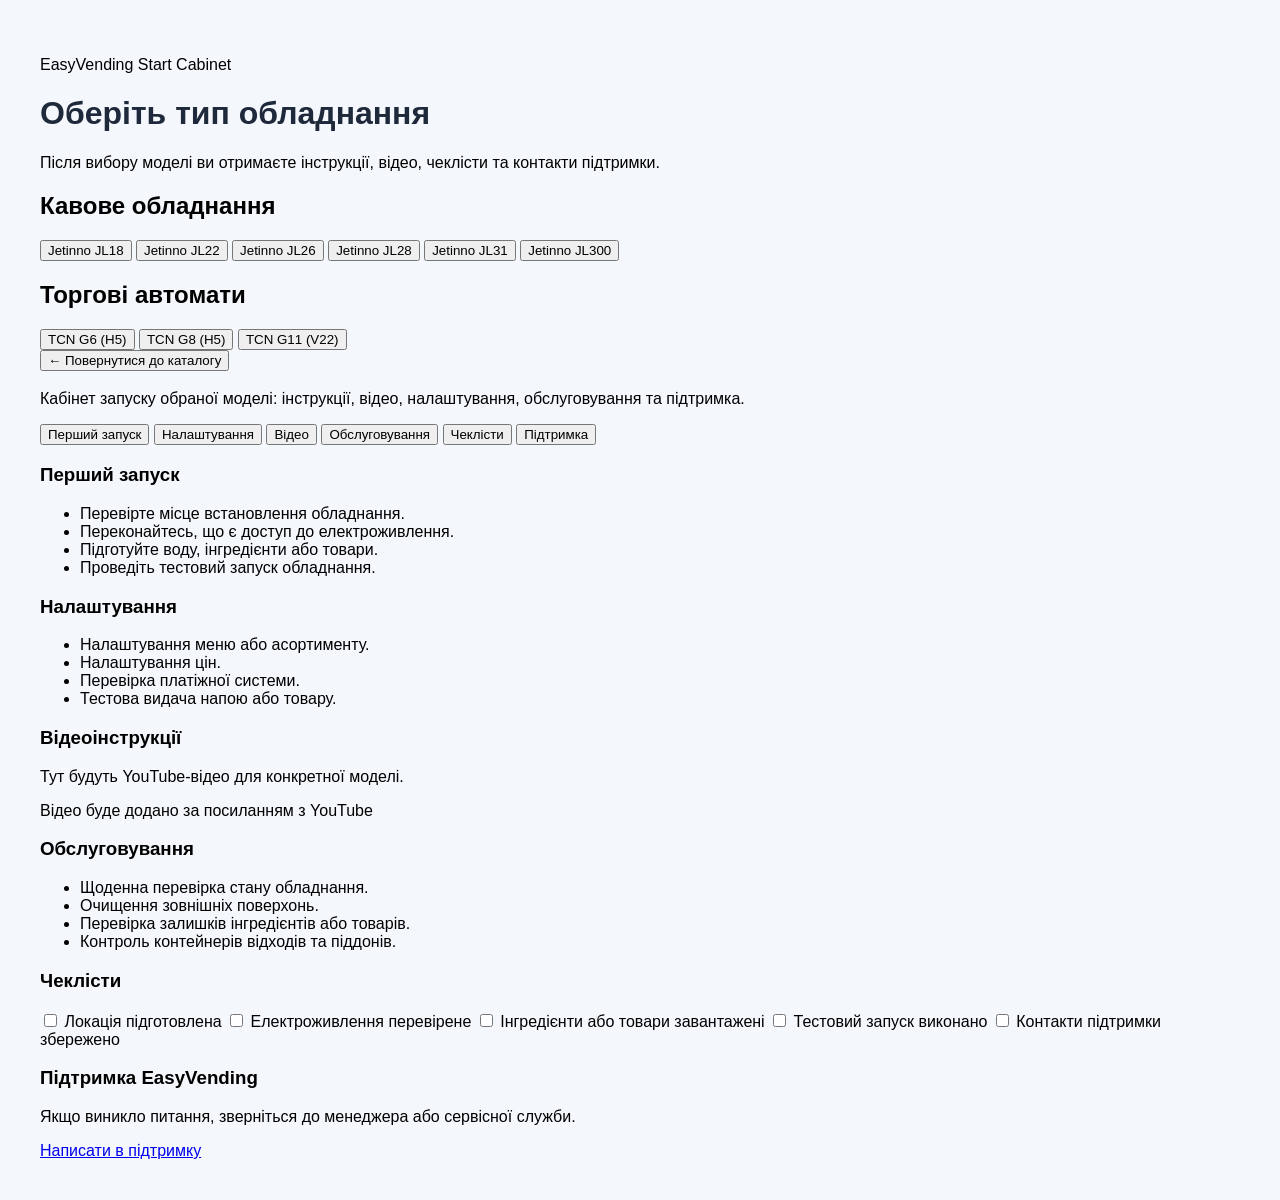
==== index.html @ 01addbb0 "Update index.html" ====
<!DOCTYPE html>
<html lang="uk">
<head>
    <meta charset="UTF-8">
    <meta name="viewport" content="width=device-width, initial-scale=1.0">
    <title>EasyVending Start Cabinet</title>
    <link rel="stylesheet" href="css/style.css">
</head>
<body>

<div class="container">
    <header class="hero">
        <p class="label">EasyVending Start Cabinet</p>
        <h1>Оберіть тип обладнання</h1>
        <p class="subtitle">
            Після вибору моделі ви отримаєте інструкції, відео, чеклісти та контакти підтримки.
        </p>
    </header>

    <section class="catalog">
        <div class="category">
            <h2>Кавове обладнання</h2>
            <div class="models">
                <button onclick="openModel('Jetinno JL18')">Jetinno JL18</button>
                <button onclick="openModel('Jetinno JL22')">Jetinno JL22</button>
                <button onclick="openModel('Jetinno JL26')">Jetinno JL26</button>
                <button onclick="openModel('Jetinno JL28')">Jetinno JL28</button>
                <button onclick="openModel('Jetinno JL31')">Jetinno JL31</button>
                <button onclick="openModel('Jetinno JL300')">Jetinno JL300</button>
            </div>
        </div>

        <div class="category">
            <h2>Торгові автомати</h2>
            <div class="models">
                <button onclick="openModel('TCN G6 (H5)')">TCN G6 (H5)</button>
                <button onclick="openModel('TCN G8 (H5)')">TCN G8 (H5)</button>
                <button onclick="openModel('TCN G11 (V22)')">TCN G11 (V22)</button>
            </div>
        </div>
    </section>

    <section id="modelCabinet" class="model-cabinet hidden">
        <button class="back-button" onclick="closeModel()">← Повернутися до каталогу</button>

        <h2 id="modelTitle"></h2>
        <p class="model-subtitle">
            Кабінет запуску обраної моделі: інструкції, відео, налаштування, обслуговування та підтримка.
        </p>

        <div class="tabs">
            <button onclick="showTab('start')">Перший запуск</button>
            <button onclick="showTab('settings')">Налаштування</button>
            <button onclick="showTab('videos')">Відео</button>
            <button onclick="showTab('service')">Обслуговування</button>
            <button onclick="showTab('checklists')">Чеклісти</button>
            <button onclick="showTab('support')">Підтримка</button>
        </div>

        <div id="start" class="tab-content active">
            <h3>Перший запуск</h3>
            <ul>
                <li>Перевірте місце встановлення обладнання.</li>
                <li>Переконайтесь, що є доступ до електроживлення.</li>
                <li>Підготуйте воду, інгредієнти або товари.</li>
                <li>Проведіть тестовий запуск обладнання.</li>
            </ul>
        </div>

        <div id="settings" class="tab-content">
            <h3>Налаштування</h3>
            <ul>
                <li>Налаштування меню або асортименту.</li>
                <li>Налаштування цін.</li>
                <li>Перевірка платіжної системи.</li>
                <li>Тестова видача напою або товару.</li>
            </ul>
        </div>

        <div id="videos" class="tab-content">
            <h3>Відеоінструкції</h3>
            <p>Тут будуть YouTube-відео для конкретної моделі.</p>

            <div class="video-placeholder">
                Відео буде додано за посиланням з YouTube
            </div>
        </div>

        <div id="service" class="tab-content">
            <h3>Обслуговування</h3>
            <ul>
                <li>Щоденна перевірка стану обладнання.</li>
                <li>Очищення зовнішніх поверхонь.</li>
                <li>Перевірка залишків інгредієнтів або товарів.</li>
                <li>Контроль контейнерів відходів та піддонів.</li>
            </ul>
        </div>

        <div id="checklists" class="tab-content">
            <h3>Чеклісти</h3>
            <label><input type="checkbox"> Локація підготовлена</label>
            <label><input type="checkbox"> Електроживлення перевірене</label>
            <label><input type="checkbox"> Інгредієнти або товари завантажені</label>
            <label><input type="checkbox"> Тестовий запуск виконано</label>
            <label><input type="checkbox"> Контакти підтримки збережено</label>
        </div>

        <div id="support" class="tab-content">
            <h3>Підтримка EasyVending</h3>
            <p>Якщо виникло питання, зверніться до менеджера або сервісної служби.</p>
            <a class="support-link" href="mailto:support@easyvending.ua">Написати в підтримку</a>
        </div>
    </section>
</div>

<script src="js/app.js"></script>
</body>
</html>
---- css/style.css ----
body {
    margin: 0;
    font-family: Arial, sans-serif;
    background: #f4f7fb;
}

.container {
    max-width: 1200px;
    margin: 0 auto;
    padding: 40px;
}

h1 {
    color: #1e293b;
}

.cards {
    display: flex;
    gap: 20px;
    margin-top: 30px;
}

.card {
    background: white;
    padding: 20px;
    border-radius: 12px;
    width: 300px;
    box-shadow: 0 2px 10px rgba(0,0,0,0.08);
}
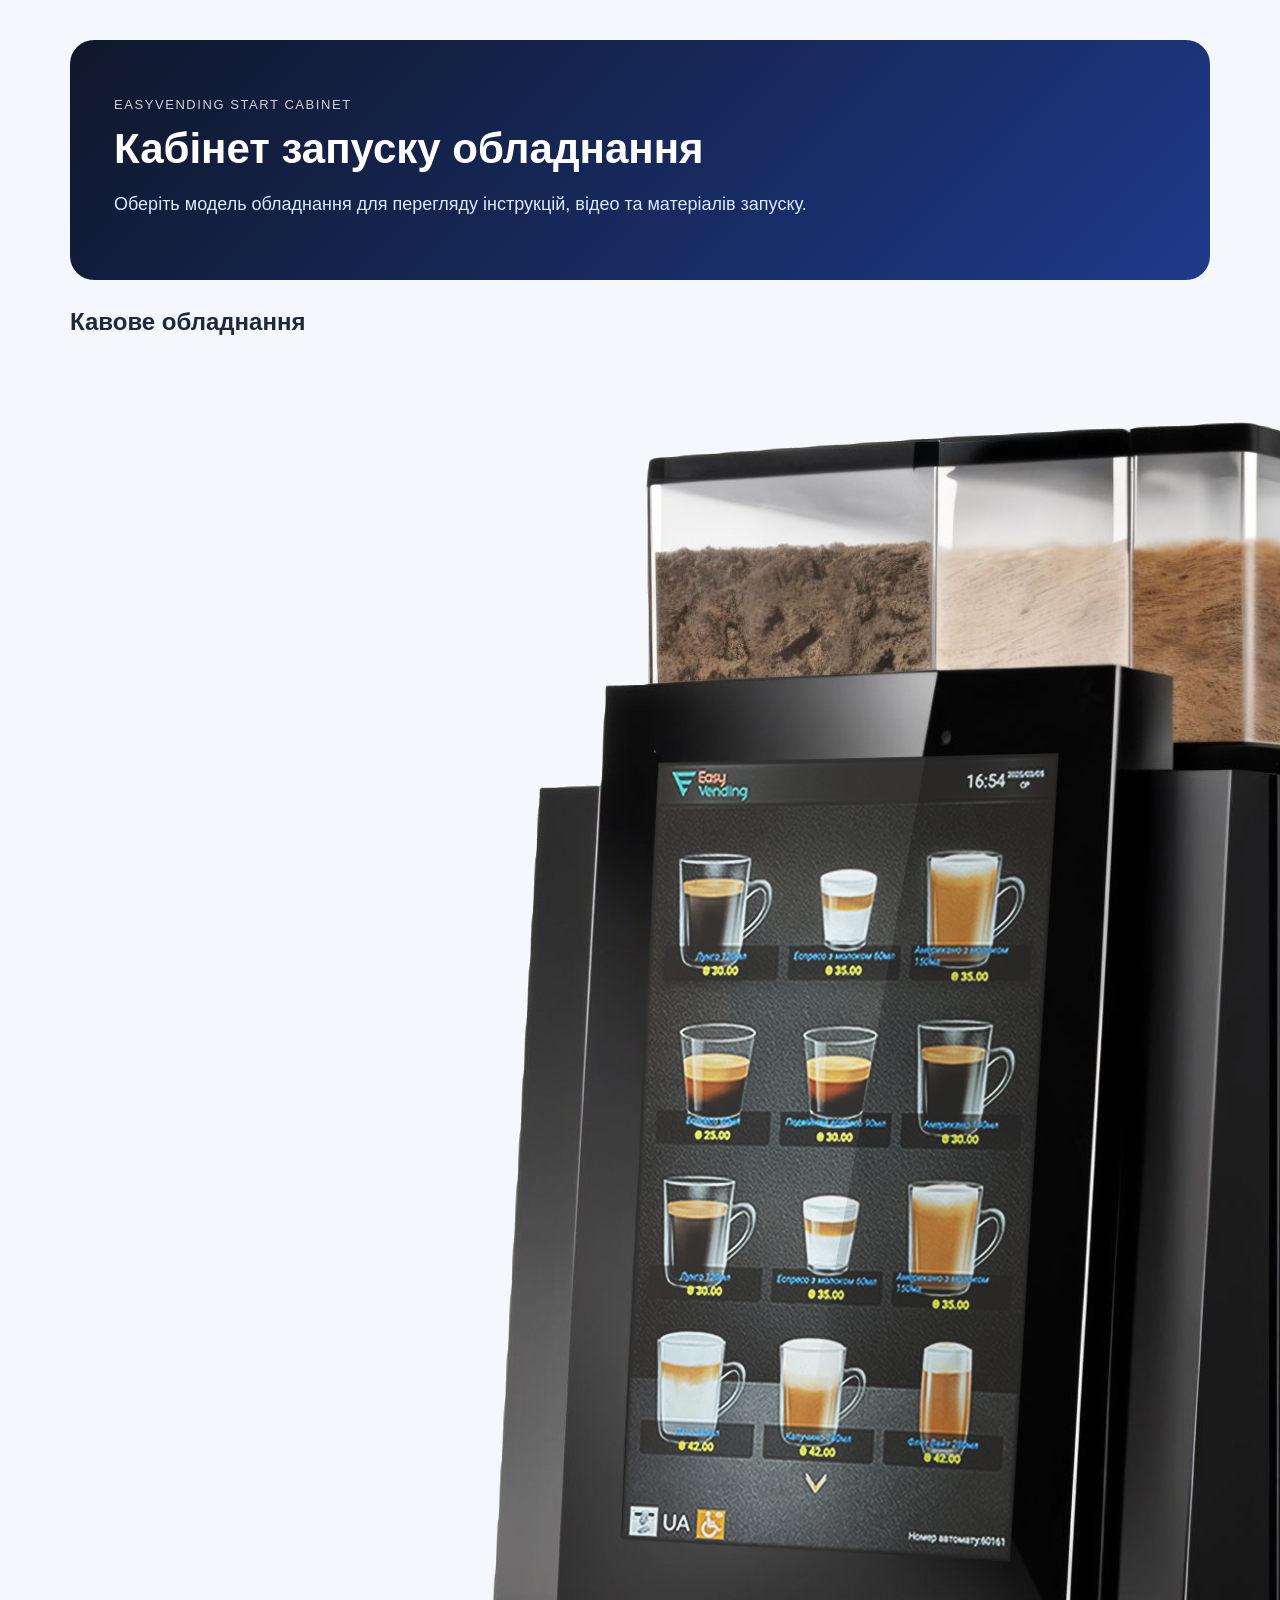
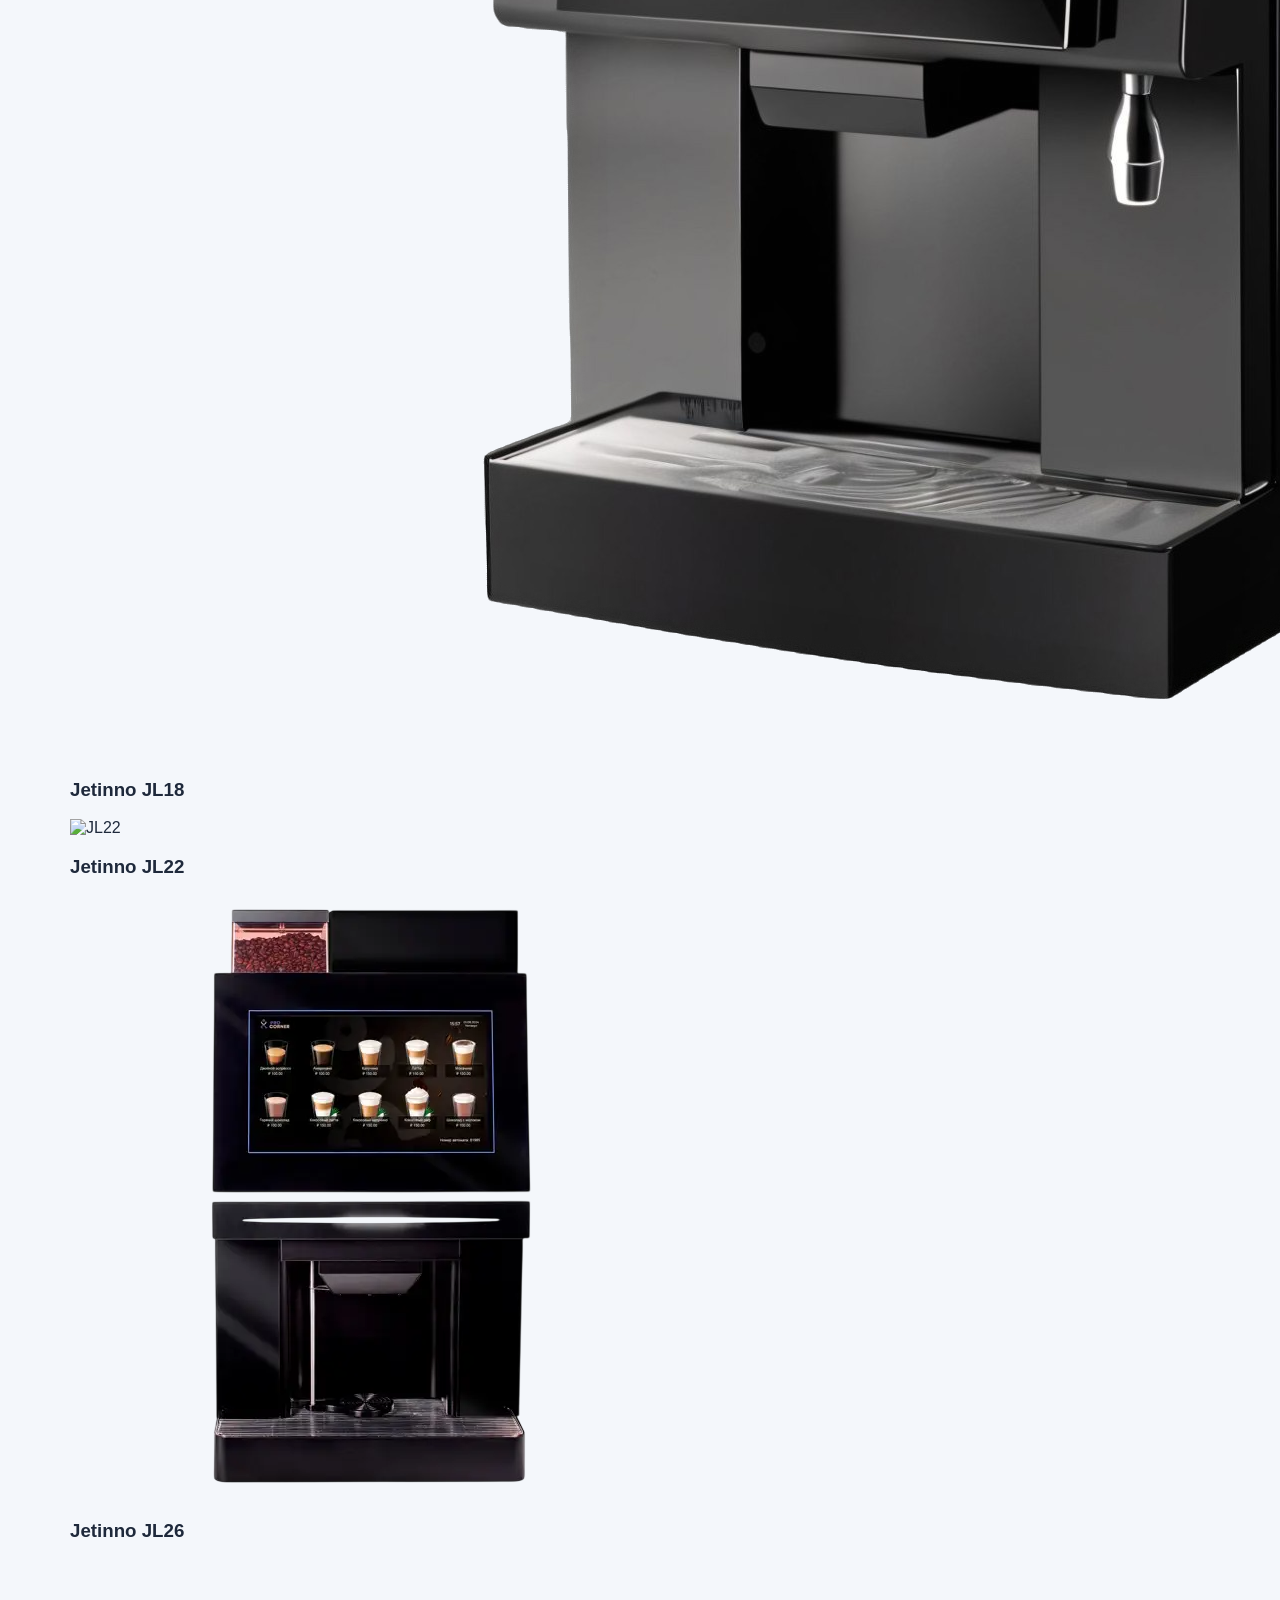
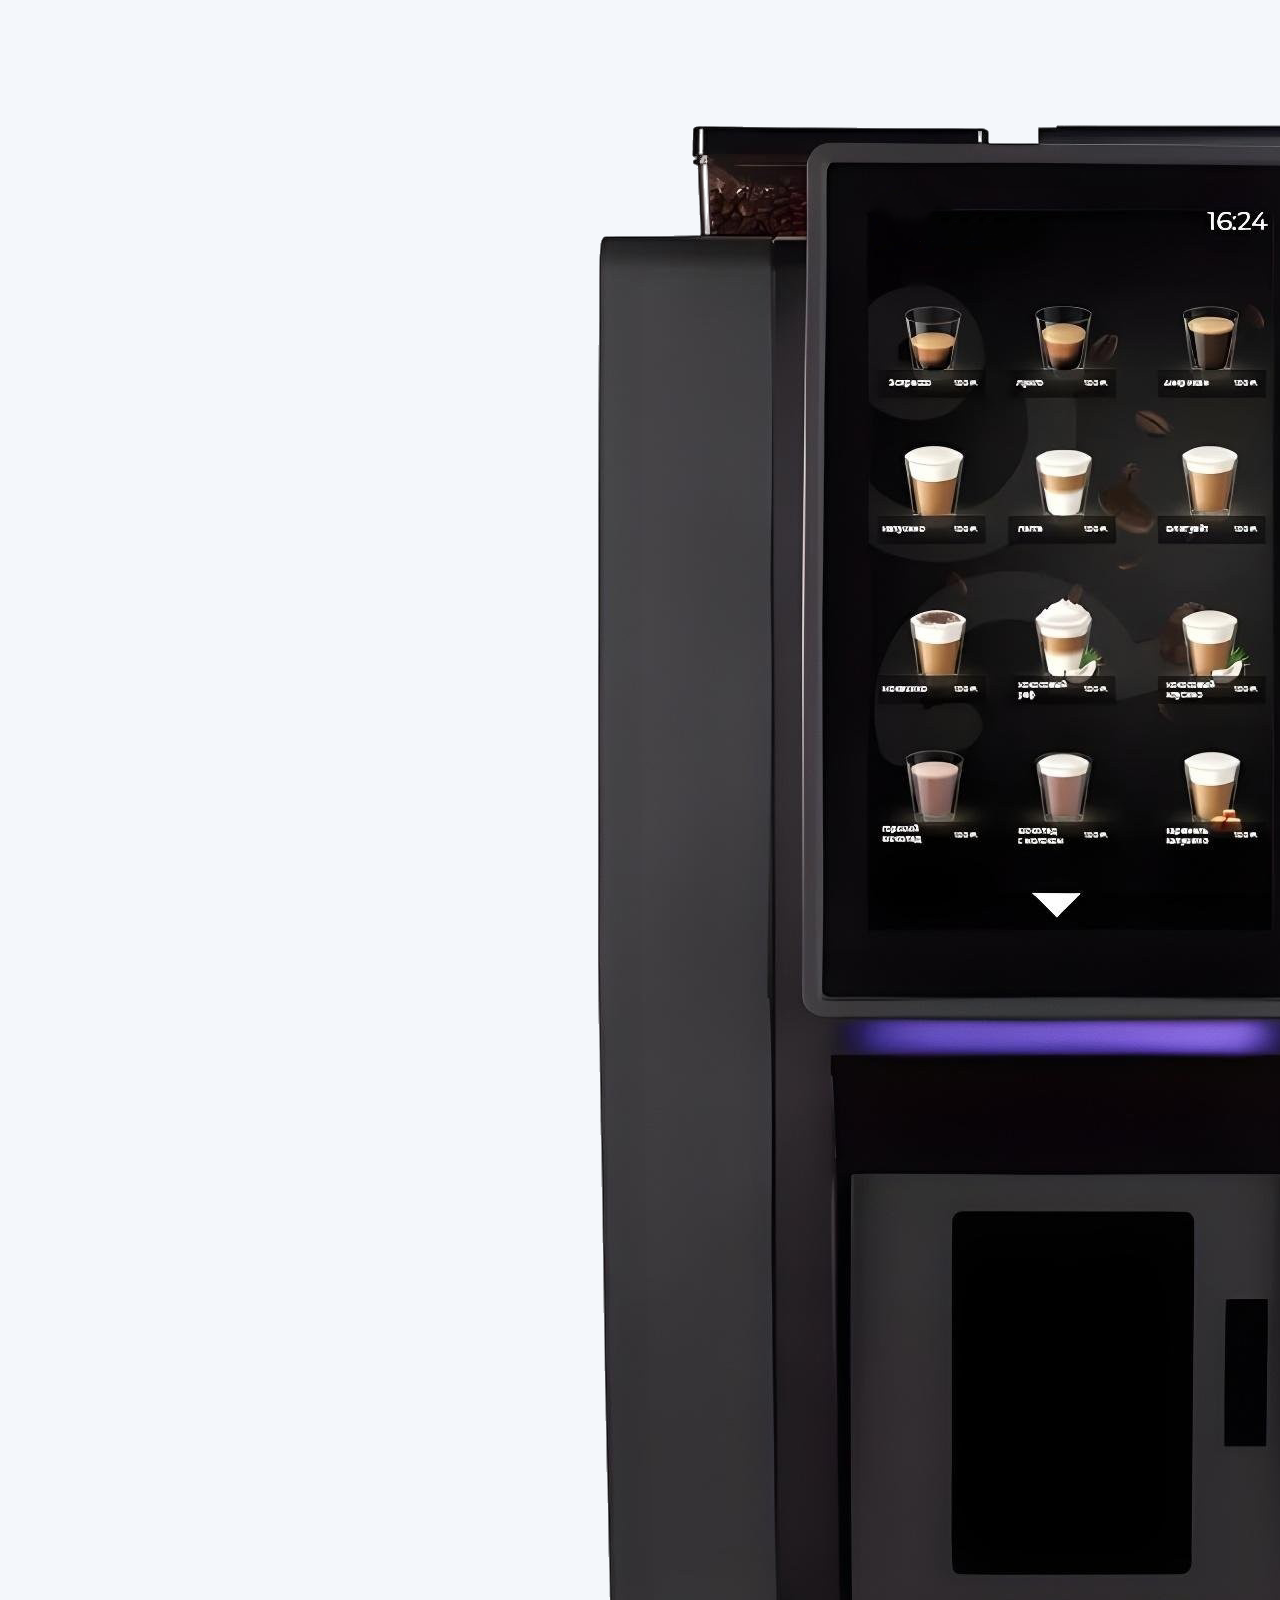
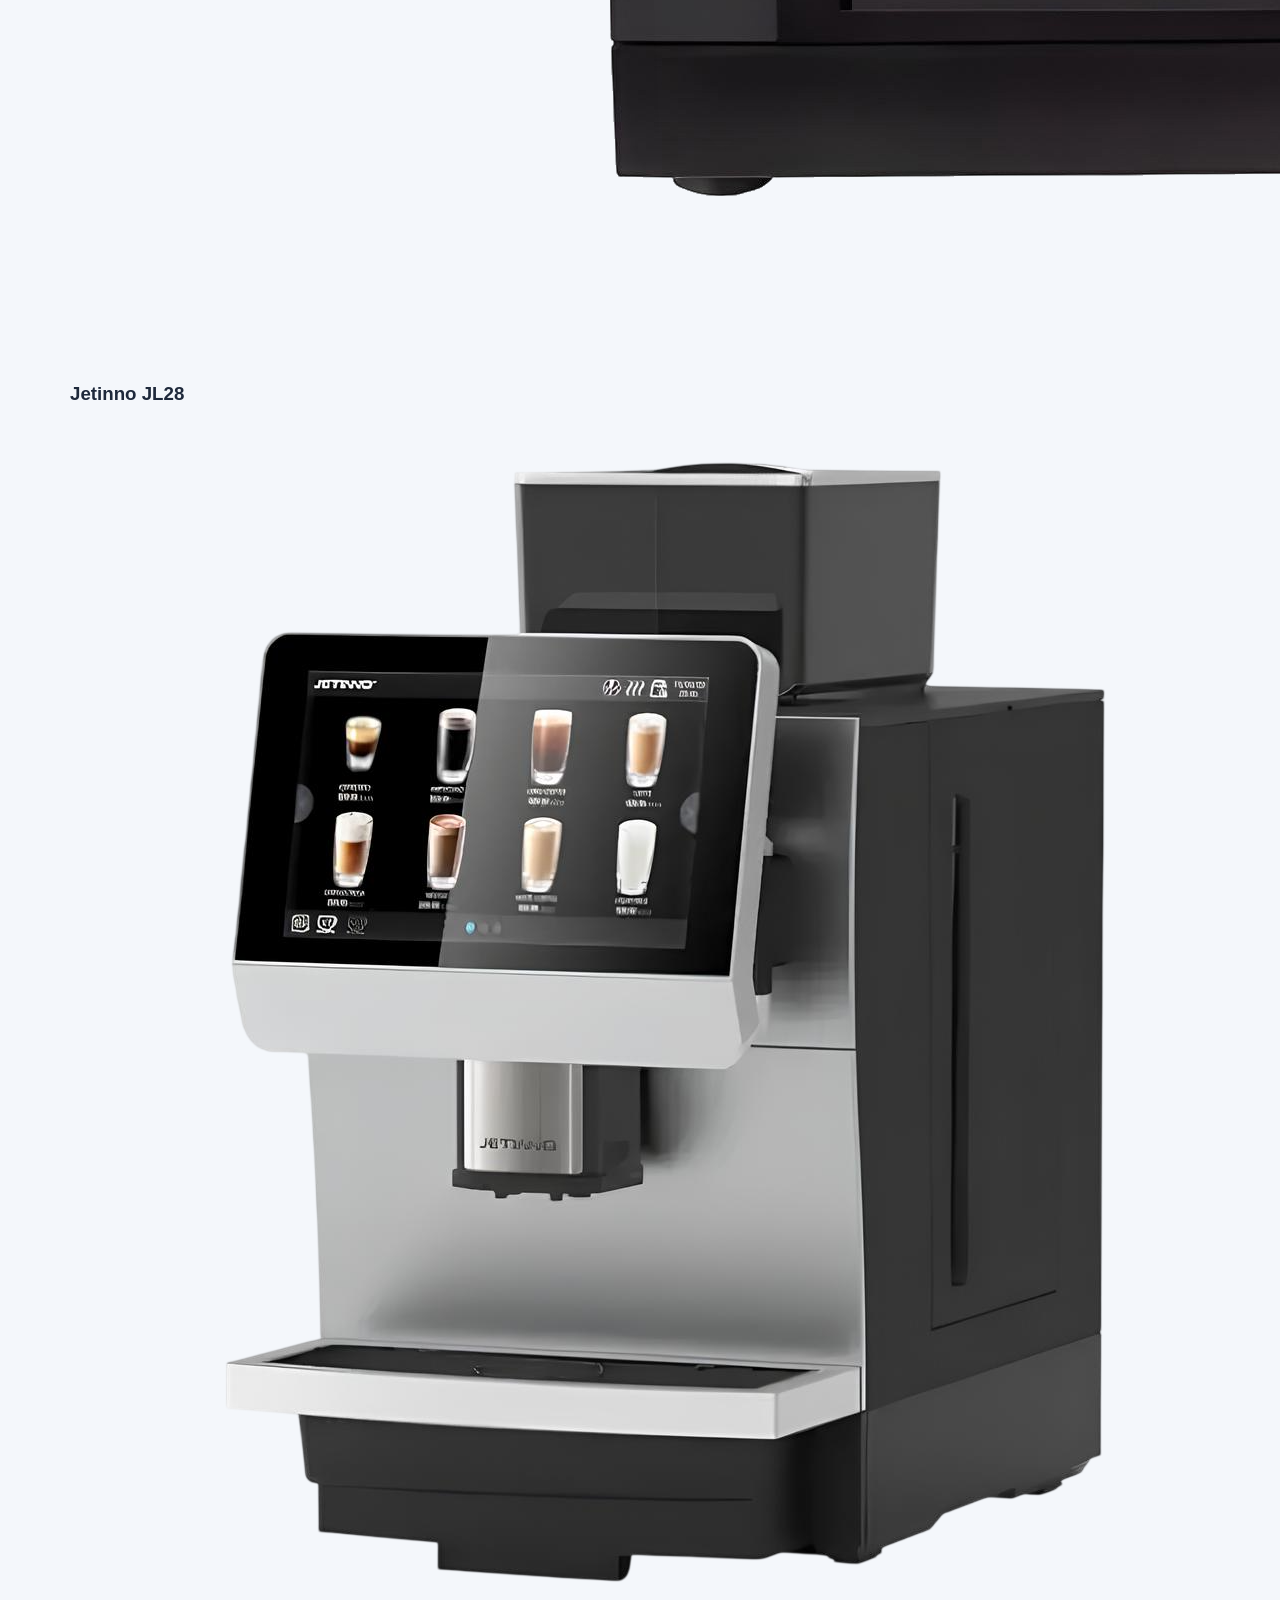
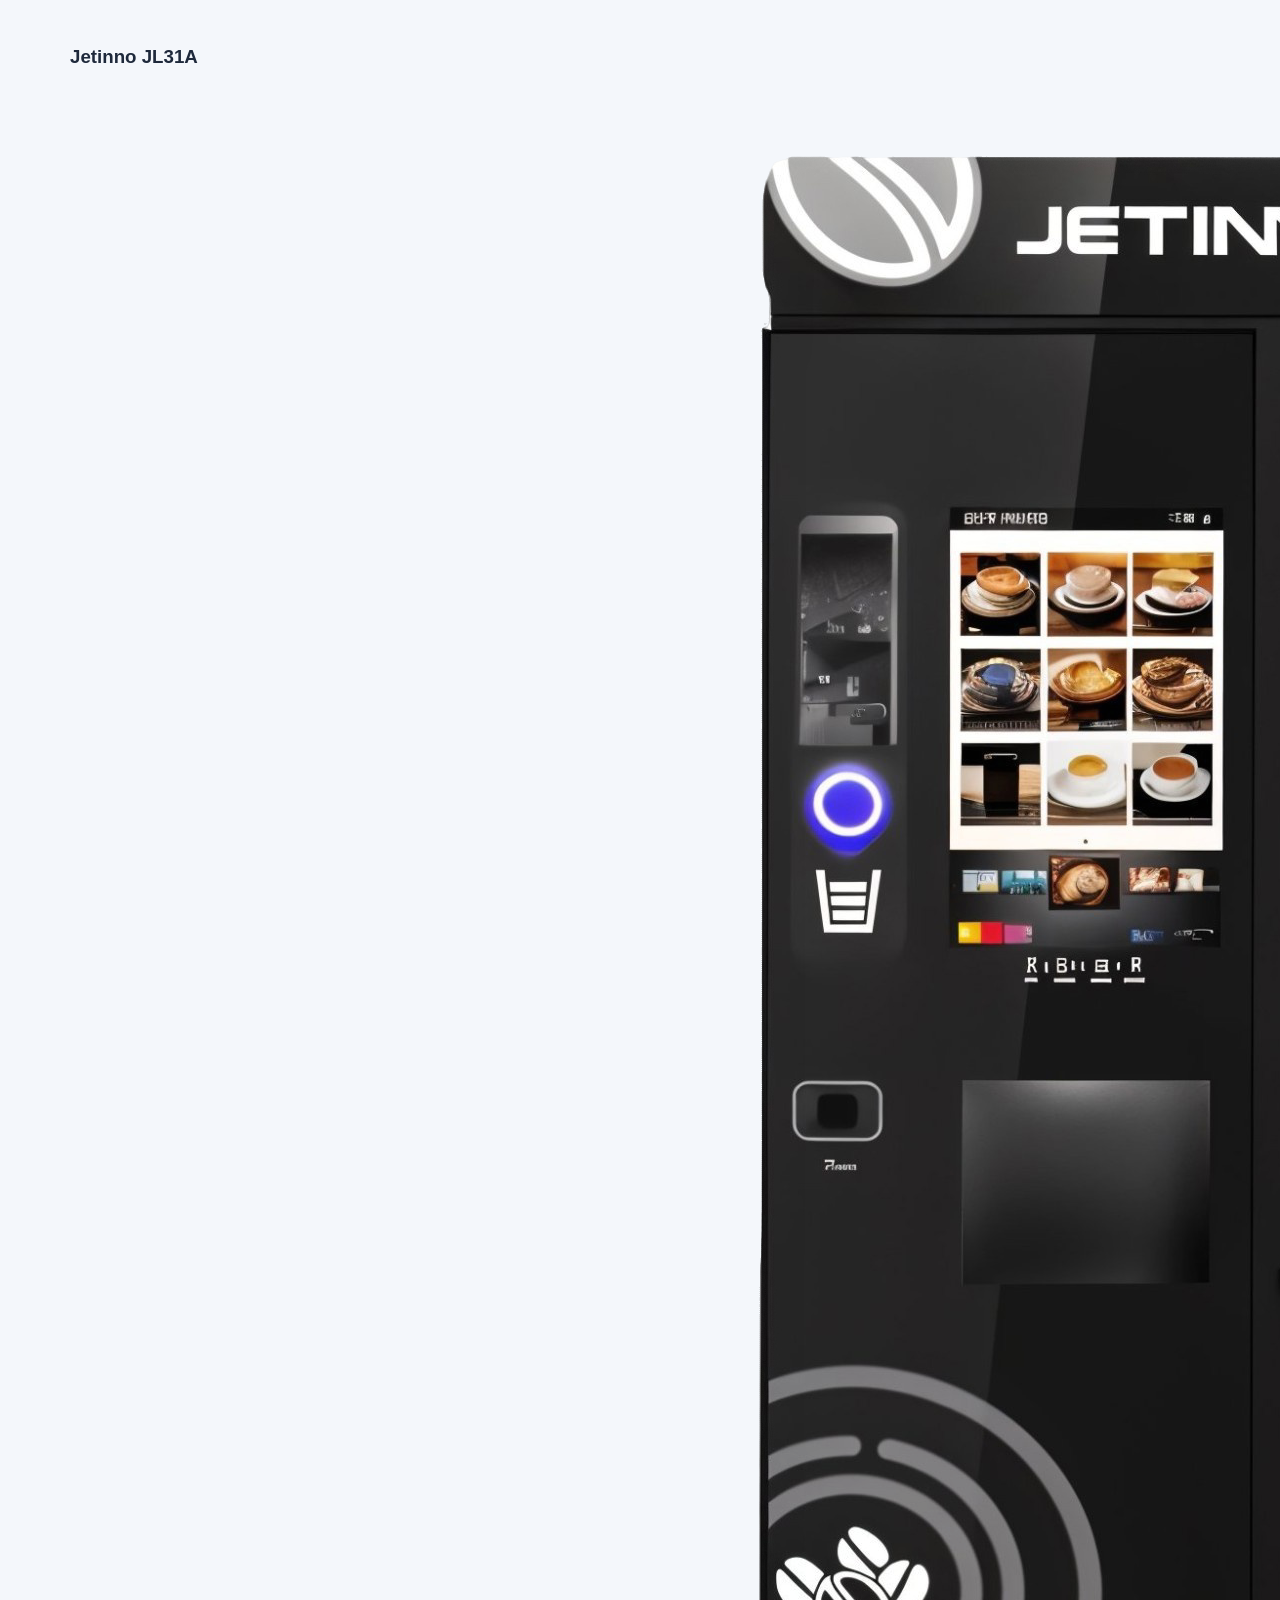
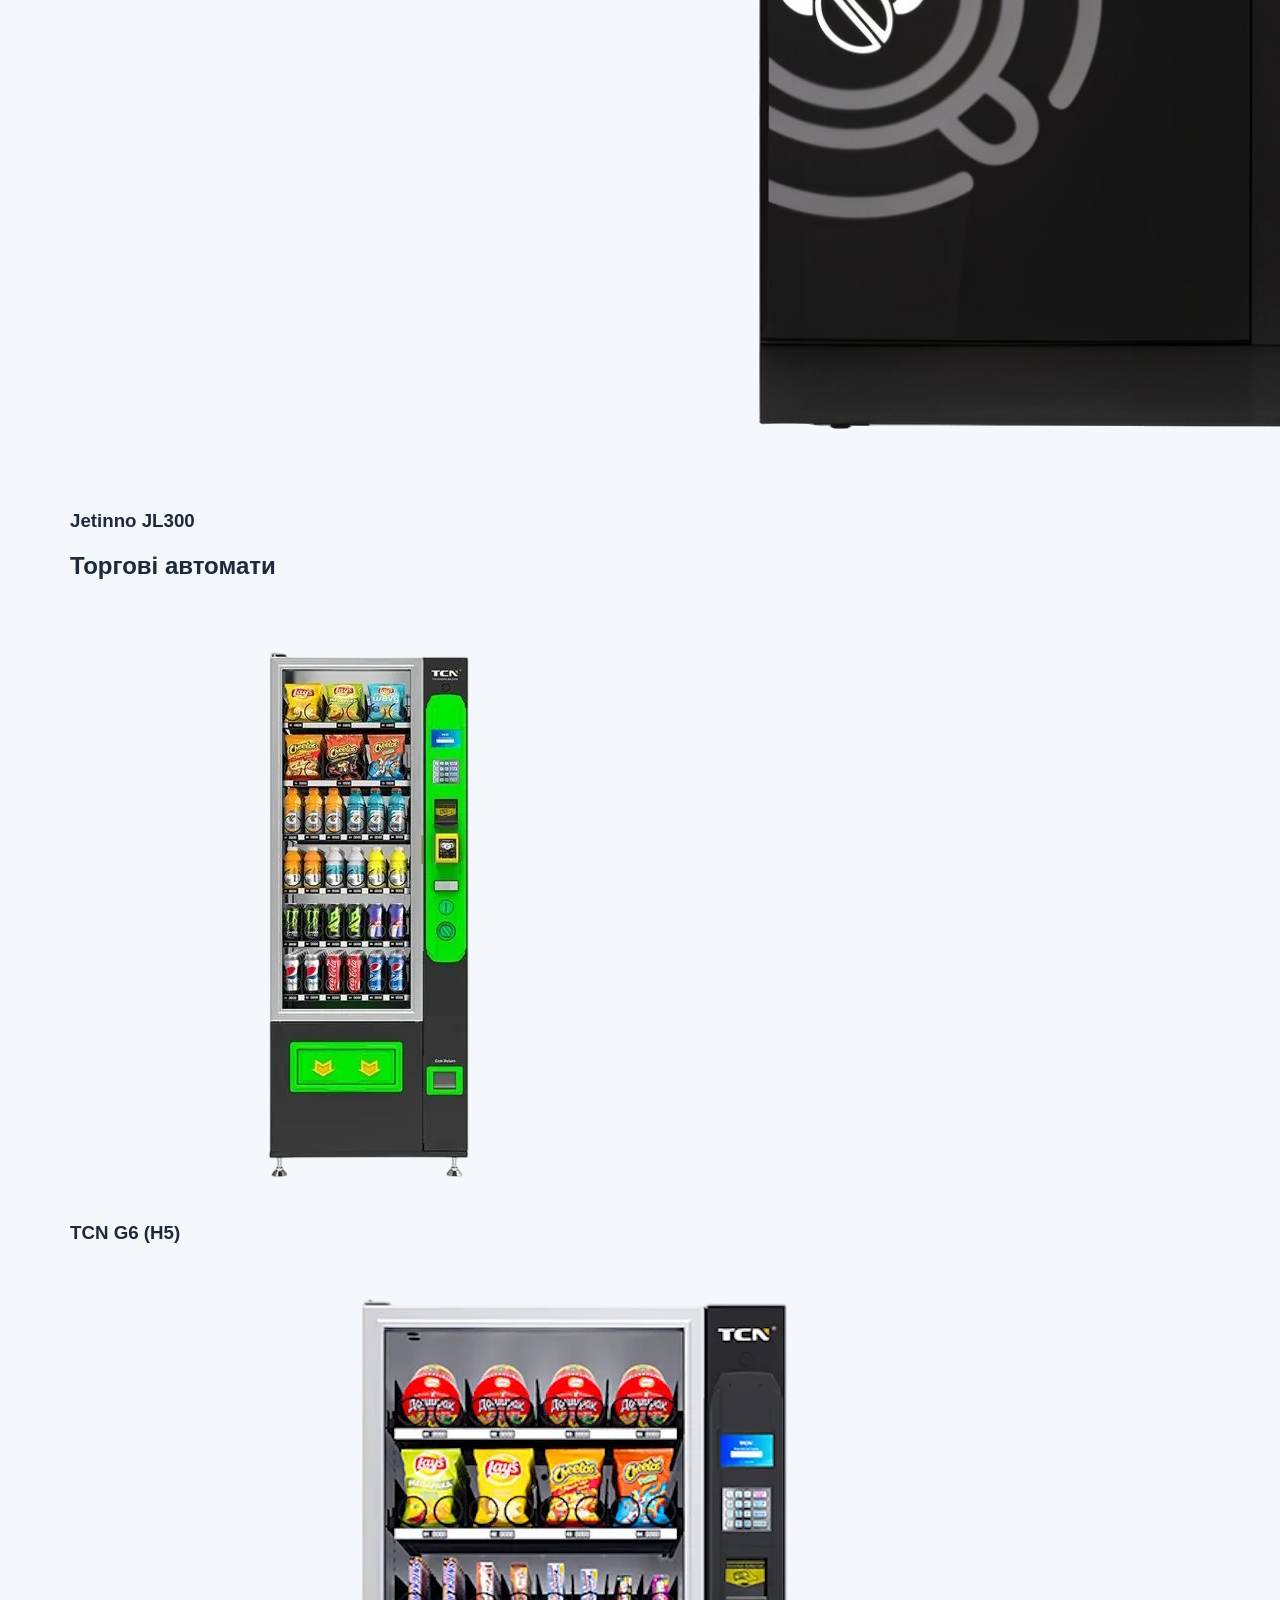
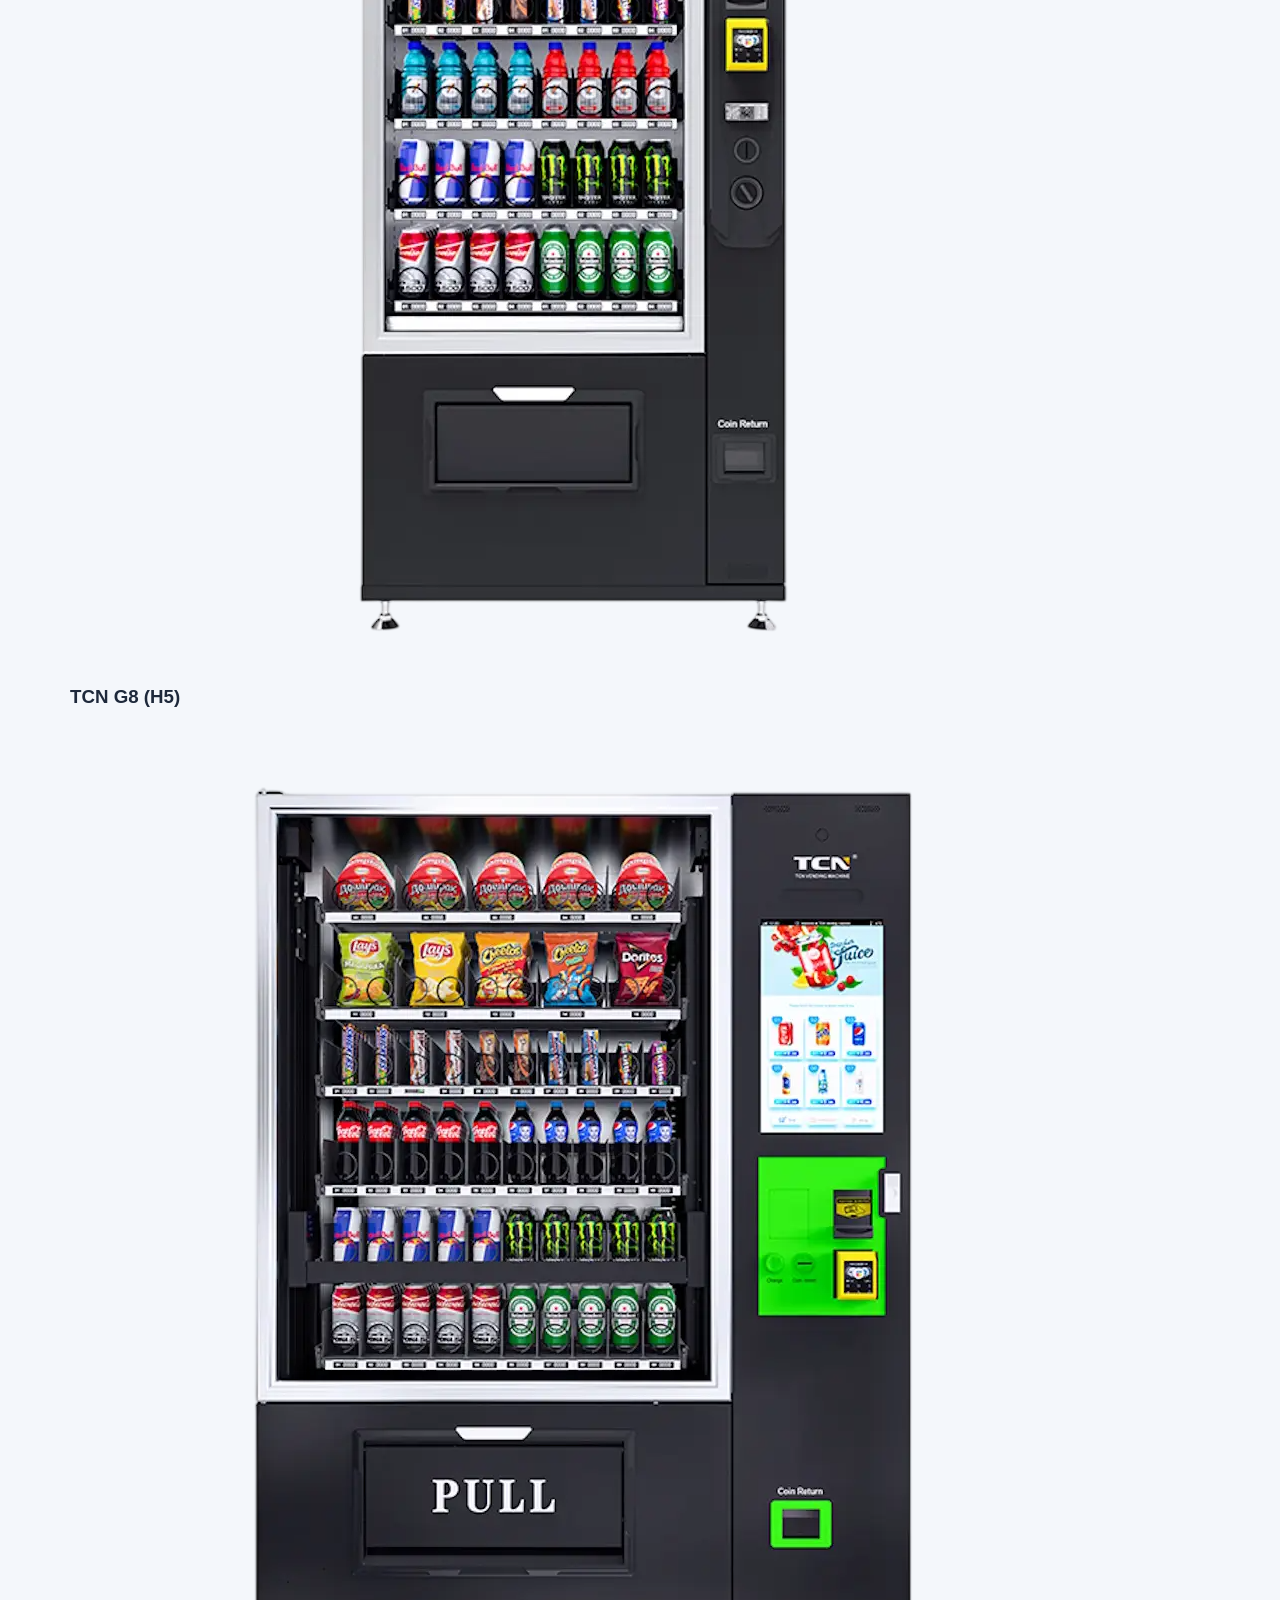
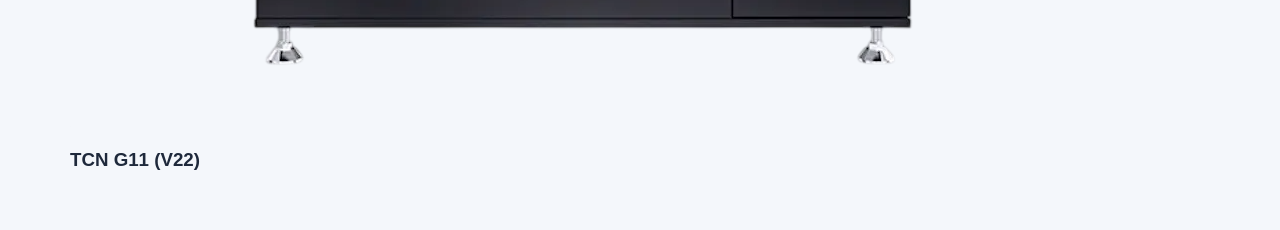
==== commit dbff25f8: "Update index.html" ====
--- a/index.html
+++ b/index.html
@@ -9,110 +9,85 @@
 <body>
 
 <div class="container">
+
     <header class="hero">
         <p class="label">EasyVending Start Cabinet</p>
-        <h1>Оберіть тип обладнання</h1>
+        <h1>Кабінет запуску обладнання</h1>
+
         <p class="subtitle">
-            Після вибору моделі ви отримаєте інструкції, відео, чеклісти та контакти підтримки.
+            Оберіть модель обладнання для перегляду інструкцій,
+            відео та матеріалів запуску.
         </p>
     </header>
 
-    <section class="catalog">
-        <div class="category">
-            <h2>Кавове обладнання</h2>
-            <div class="models">
-                <button onclick="openModel('Jetinno JL18')">Jetinno JL18</button>
-                <button onclick="openModel('Jetinno JL22')">Jetinno JL22</button>
-                <button onclick="openModel('Jetinno JL26')">Jetinno JL26</button>
-                <button onclick="openModel('Jetinno JL28')">Jetinno JL28</button>
-                <button onclick="openModel('Jetinno JL31')">Jetinno JL31</button>
-                <button onclick="openModel('Jetinno JL300')">Jetinno JL300</button>
+    <section class="section">
+
+        <h2>Кавове обладнання</h2>
+
+        <div class="model-grid">
+
+            <div class="model-card">
+                <img src="assets/images/jl18.png" alt="JL18">
+                <h3>Jetinno JL18</h3>
             </div>
+
+            <div class="model-card">
+                <img src="assets/images/jl22.png" alt="JL22">
+                <h3>Jetinno JL22</h3>
+            </div>
+
+            <div class="model-card">
+                <img src="assets/images/jl26.png" alt="JL26">
+                <h3>Jetinno JL26</h3>
+            </div>
+
+            <div class="model-card">
+                <img src="assets/images/jl28.png" alt="JL28">
+                <h3>Jetinno JL28</h3>
+            </div>
+
+            <div class="model-card">
+                <img src="assets/images/jl31.png" alt="JL31">
+                <h3>Jetinno JL31A</h3>
+            </div>
+
+            <div class="model-card">
+                <img src="assets/images/jl300.png" alt="JL300">
+                <h3>Jetinno JL300</h3>
+            </div>
+
         </div>
 
-        <div class="category">
-            <h2>Торгові автомати</h2>
-            <div class="models">
-                <button onclick="openModel('TCN G6 (H5)')">TCN G6 (H5)</button>
-                <button onclick="openModel('TCN G8 (H5)')">TCN G8 (H5)</button>
-                <button onclick="openModel('TCN G11 (V22)')">TCN G11 (V22)</button>
-            </div>
-        </div>
     </section>
 
-    <section id="modelCabinet" class="model-cabinet hidden">
-        <button class="back-button" onclick="closeModel()">← Повернутися до каталогу</button>
+    <section class="section">
 
-        <h2 id="modelTitle"></h2>
-        <p class="model-subtitle">
-            Кабінет запуску обраної моделі: інструкції, відео, налаштування, обслуговування та підтримка.
-        </p>
+        <h2>Торгові автомати</h2>
 
-        <div class="tabs">
-            <button onclick="showTab('start')">Перший запуск</button>
-            <button onclick="showTab('settings')">Налаштування</button>
-            <button onclick="showTab('videos')">Відео</button>
-            <button onclick="showTab('service')">Обслуговування</button>
-            <button onclick="showTab('checklists')">Чеклісти</button>
-            <button onclick="showTab('support')">Підтримка</button>
+        <div class="model-grid">
+
+            <div class="model-card">
+                <img src="assets/images/g6.png" alt="G6">
+                <h3>TCN G6 (H5)</h3>
+            </div>
+
+            <div class="model-card">
+                <img src="assets/images/g8.png" alt="G8">
+                <h3>TCN G8 (H5)</h3>
+            </div>
+
+            <div class="model-card">
+                <img src="assets/images/g11.png" alt="G11">
+                <h3>TCN G11 (V22)</h3>
+            </div>
+
         </div>
 
-        <div id="start" class="tab-content active">
-            <h3>Перший запуск</h3>
-            <ul>
-                <li>Перевірте місце встановлення обладнання.</li>
-                <li>Переконайтесь, що є доступ до електроживлення.</li>
-                <li>Підготуйте воду, інгредієнти або товари.</li>
-                <li>Проведіть тестовий запуск обладнання.</li>
-            </ul>
-        </div>
+    </section>
 
-        <div id="settings" class="tab-content">
-            <h3>Налаштування</h3>
-            <ul>
-                <li>Налаштування меню або асортименту.</li>
-                <li>Налаштування цін.</li>
-                <li>Перевірка платіжної системи.</li>
-                <li>Тестова видача напою або товару.</li>
-            </ul>
-        </div>
-
-        <div id="videos" class="tab-content">
-            <h3>Відеоінструкції</h3>
-            <p>Тут будуть YouTube-відео для конкретної моделі.</p>
-
-            <div class="video-placeholder">
-                Відео буде додано за посиланням з YouTube
-            </div>
-        </div>
-
-        <div id="service" class="tab-content">
-            <h3>Обслуговування</h3>
-            <ul>
-                <li>Щоденна перевірка стану обладнання.</li>
-                <li>Очищення зовнішніх поверхонь.</li>
-                <li>Перевірка залишків інгредієнтів або товарів.</li>
-                <li>Контроль контейнерів відходів та піддонів.</li>
-            </ul>
-        </div>
-
-        <div id="checklists" class="tab-content">
-            <h3>Чеклісти</h3>
-            <label><input type="checkbox"> Локація підготовлена</label>
-            <label><input type="checkbox"> Електроживлення перевірене</label>
-            <label><input type="checkbox"> Інгредієнти або товари завантажені</label>
-            <label><input type="checkbox"> Тестовий запуск виконано</label>
-            <label><input type="checkbox"> Контакти підтримки збережено</label>
-        </div>
-
-        <div id="support" class="tab-content">
-            <h3>Підтримка EasyVending</h3>
-            <p>Якщо виникло питання, зверніться до менеджера або сервісної служби.</p>
-            <a class="support-link" href="mailto:support@easyvending.ua">Написати в підтримку</a>
-        </div>
-    </section>
 </div>
 
 <script src="js/app.js"></script>
+
 </body>
 </html>
--- a/css/style.css
+++ b/css/style.css
@@ -1,29 +1,173 @@
+* {
+    box-sizing: border-box;
+}
+
 body {
     margin: 0;
     font-family: Arial, sans-serif;
     background: #f4f7fb;
+    color: #1e293b;
 }
 
 .container {
-    max-width: 1200px;
+    max-width: 1180px;
     margin: 0 auto;
-    padding: 40px;
+    padding: 40px 20px;
+}
+
+.hero {
+    background: linear-gradient(135deg, #0f172a, #1e3a8a);
+    color: white;
+    padding: 44px;
+    border-radius: 24px;
+    margin-bottom: 28px;
+}
+
+.label {
+    text-transform: uppercase;
+    letter-spacing: 0.12em;
+    font-size: 13px;
+    opacity: 0.8;
 }
 
 h1 {
-    color: #1e293b;
+    font-size: 42px;
+    margin: 12px 0;
 }
 
-.cards {
-    display: flex;
-    gap: 20px;
-    margin-top: 30px;
+.subtitle,
+.model-subtitle {
+    font-size: 18px;
+    line-height: 1.5;
+    color: #64748b;
 }
 
-.card {
+.hero .subtitle {
+    color: #dbeafe;
+}
+
+.catalog {
+    display: grid;
+    grid-template-columns: 1fr 1fr;
+    gap: 24px;
+}
+
+.category {
     background: white;
-    padding: 20px;
+    border-radius: 22px;
+    padding: 28px;
+    box-shadow: 0 12px 30px rgba(15, 23, 42, 0.08);
+}
+
+.category h2 {
+    margin-top: 0;
+}
+
+.models {
+    display: grid;
+    gap: 12px;
+}
+
+.models button,
+.tabs button,
+.back-button {
+    border: none;
+    cursor: pointer;
+    border-radius: 14px;
+    padding: 14px 18px;
+    font-size: 16px;
+    text-align: left;
+    background: #eef4ff;
+    color: #1e3a8a;
+    transition: 0.2s;
+}
+
+.models button:hover,
+.tabs button:hover,
+.back-button:hover {
+    background: #dbeafe;
+    transform: translateY(-1px);
+}
+
+.model-cabinet {
+    background: white;
+    margin-top: 28px;
+    padding: 32px;
+    border-radius: 24px;
+    box-shadow: 0 12px 30px rgba(15, 23, 42, 0.08);
+}
+
+.hidden {
+    display: none;
+}
+
+.back-button {
+    margin-bottom: 20px;
+}
+
+.tabs {
+    display: flex;
+    flex-wrap: wrap;
+    gap: 10px;
+    margin: 24px 0;
+}
+
+.tabs button {
+    text-align: center;
+}
+
+.tab-content {
+    display: none;
+    border-top: 1px solid #e2e8f0;
+    padding-top: 24px;
+}
+
+.tab-content.active {
+    display: block;
+}
+
+.tab-content ul {
+    padding-left: 20px;
+    line-height: 1.8;
+}
+
+#checklists label {
+    display: block;
+    background: #f8fafc;
+    margin-bottom: 10px;
+    padding: 14px;
     border-radius: 12px;
-    width: 300px;
-    box-shadow: 0 2px 10px rgba(0,0,0,0.08);
 }
+
+.video-placeholder {
+    background: #f8fafc;
+    border: 2px dashed #cbd5e1;
+    border-radius: 18px;
+    padding: 32px;
+    text-align: center;
+    color: #64748b;
+}
+
+.support-link {
+    display: inline-block;
+    margin-top: 12px;
+    background: #1e3a8a;
+    color: white;
+    padding: 14px 18px;
+    border-radius: 14px;
+    text-decoration: none;
+}
+
+@media (max-width: 768px) {
+    .catalog {
+        grid-template-columns: 1fr;
+    }
+
+    h1 {
+        font-size: 32px;
+    }
+
+    .hero {
+        padding: 28px;
+    }
+}
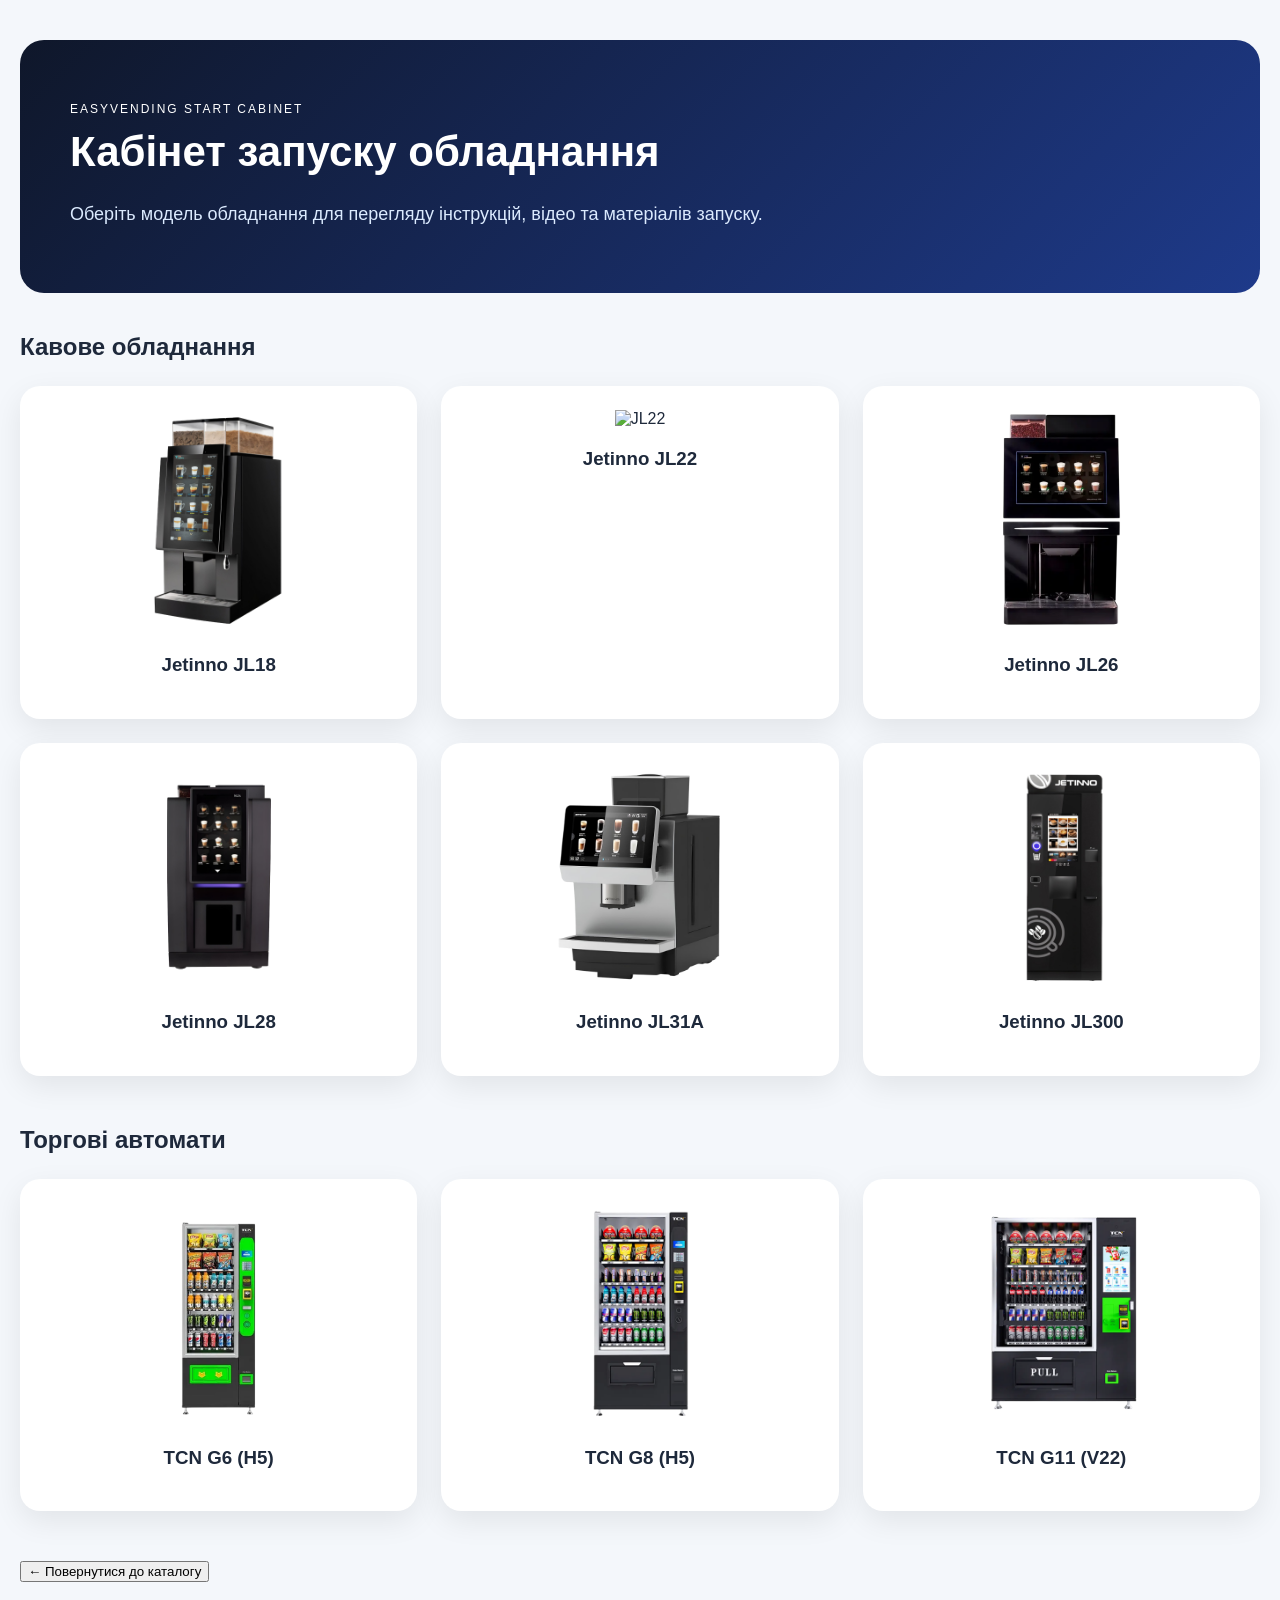
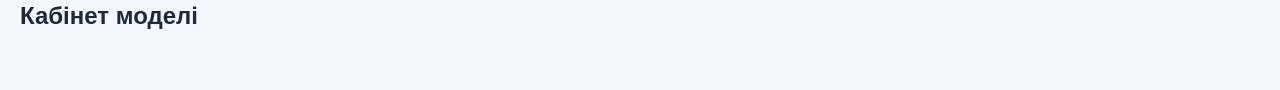
==== commit a0c31b8e: "Update index.html" ====
--- a/index.html
+++ b/index.html
@@ -84,7 +84,13 @@
         </div>
 
     </section>
+<section id="cabinet" class="cabinet hidden">
+    <button class="back-button" onclick="closeCabinet()">← Повернутися до каталогу</button>
 
+    <h2 id="cabinetTitle">Кабінет моделі</h2>
+
+    <div id="videoList" class="video-list"></div>
+</section>
 </div>
 
 <script src="js/app.js"></script>
--- a/css/style.css
+++ b/css/style.css
@@ -10,7 +10,7 @@
 }
 
 .container {
-    max-width: 1180px;
+    max-width: 1300px;
     margin: 0 auto;
     padding: 40px 20px;
 }
@@ -18,156 +18,72 @@
 .hero {
     background: linear-gradient(135deg, #0f172a, #1e3a8a);
     color: white;
-    padding: 44px;
+    padding: 50px;
     border-radius: 24px;
-    margin-bottom: 28px;
+    margin-bottom: 40px;
+}
+
+.hero h1 {
+    margin-top: 10px;
+    font-size: 42px;
+}
+
+.subtitle {
+    color: #dbeafe;
+    font-size: 18px;
 }
 
 .label {
     text-transform: uppercase;
-    letter-spacing: 0.12em;
-    font-size: 13px;
-    opacity: 0.8;
+    letter-spacing: 2px;
+    font-size: 12px;
 }
 
-h1 {
-    font-size: 42px;
-    margin: 12px 0;
+.section {
+    margin-bottom: 50px;
 }
 
-.subtitle,
-.model-subtitle {
-    font-size: 18px;
-    line-height: 1.5;
-    color: #64748b;
+.section h2 {
+    margin-bottom: 25px;
 }
 
-.hero .subtitle {
-    color: #dbeafe;
-}
-
-.catalog {
+.model-grid {
     display: grid;
-    grid-template-columns: 1fr 1fr;
+    grid-template-columns: repeat(3, 1fr);
     gap: 24px;
 }
 
-.category {
+.model-card {
     background: white;
-    border-radius: 22px;
-    padding: 28px;
-    box-shadow: 0 12px 30px rgba(15, 23, 42, 0.08);
+    border-radius: 20px;
+    padding: 24px;
+    text-align: center;
+    box-shadow: 0 10px 30px rgba(0,0,0,0.08);
+    transition: 0.3s;
 }
 
-.category h2 {
-    margin-top: 0;
+.model-card:hover {
+    transform: translateY(-6px);
 }
 
-.models {
-    display: grid;
-    gap: 12px;
+.model-card img {
+    width: 100%;
+    height: 220px;
+    object-fit: contain;
 }
 
-.models button,
-.tabs button,
-.back-button {
-    border: none;
-    cursor: pointer;
-    border-radius: 14px;
-    padding: 14px 18px;
-    font-size: 16px;
-    text-align: left;
-    background: #eef4ff;
-    color: #1e3a8a;
-    transition: 0.2s;
+.model-card h3 {
+    margin-top: 20px;
 }
 
-.models button:hover,
-.tabs button:hover,
-.back-button:hover {
-    background: #dbeafe;
-    transform: translateY(-1px);
-}
+@media (max-width: 900px) {
 
-.model-cabinet {
-    background: white;
-    margin-top: 28px;
-    padding: 32px;
-    border-radius: 24px;
-    box-shadow: 0 12px 30px rgba(15, 23, 42, 0.08);
-}
-
-.hidden {
-    display: none;
-}
-
-.back-button {
-    margin-bottom: 20px;
-}
-
-.tabs {
-    display: flex;
-    flex-wrap: wrap;
-    gap: 10px;
-    margin: 24px 0;
-}
-
-.tabs button {
-    text-align: center;
-}
-
-.tab-content {
-    display: none;
-    border-top: 1px solid #e2e8f0;
-    padding-top: 24px;
-}
-
-.tab-content.active {
-    display: block;
-}
-
-.tab-content ul {
-    padding-left: 20px;
-    line-height: 1.8;
-}
-
-#checklists label {
-    display: block;
-    background: #f8fafc;
-    margin-bottom: 10px;
-    padding: 14px;
-    border-radius: 12px;
-}
-
-.video-placeholder {
-    background: #f8fafc;
-    border: 2px dashed #cbd5e1;
-    border-radius: 18px;
-    padding: 32px;
-    text-align: center;
-    color: #64748b;
-}
-
-.support-link {
-    display: inline-block;
-    margin-top: 12px;
-    background: #1e3a8a;
-    color: white;
-    padding: 14px 18px;
-    border-radius: 14px;
-    text-decoration: none;
-}
-
-@media (max-width: 768px) {
-    .catalog {
+    .model-grid {
         grid-template-columns: 1fr;
     }
 
-    h1 {
-        font-size: 32px;
+    .hero h1 {
+        font-size: 30px;
     }
 
-    .hero {
-        padding: 28px;
-    }
 }
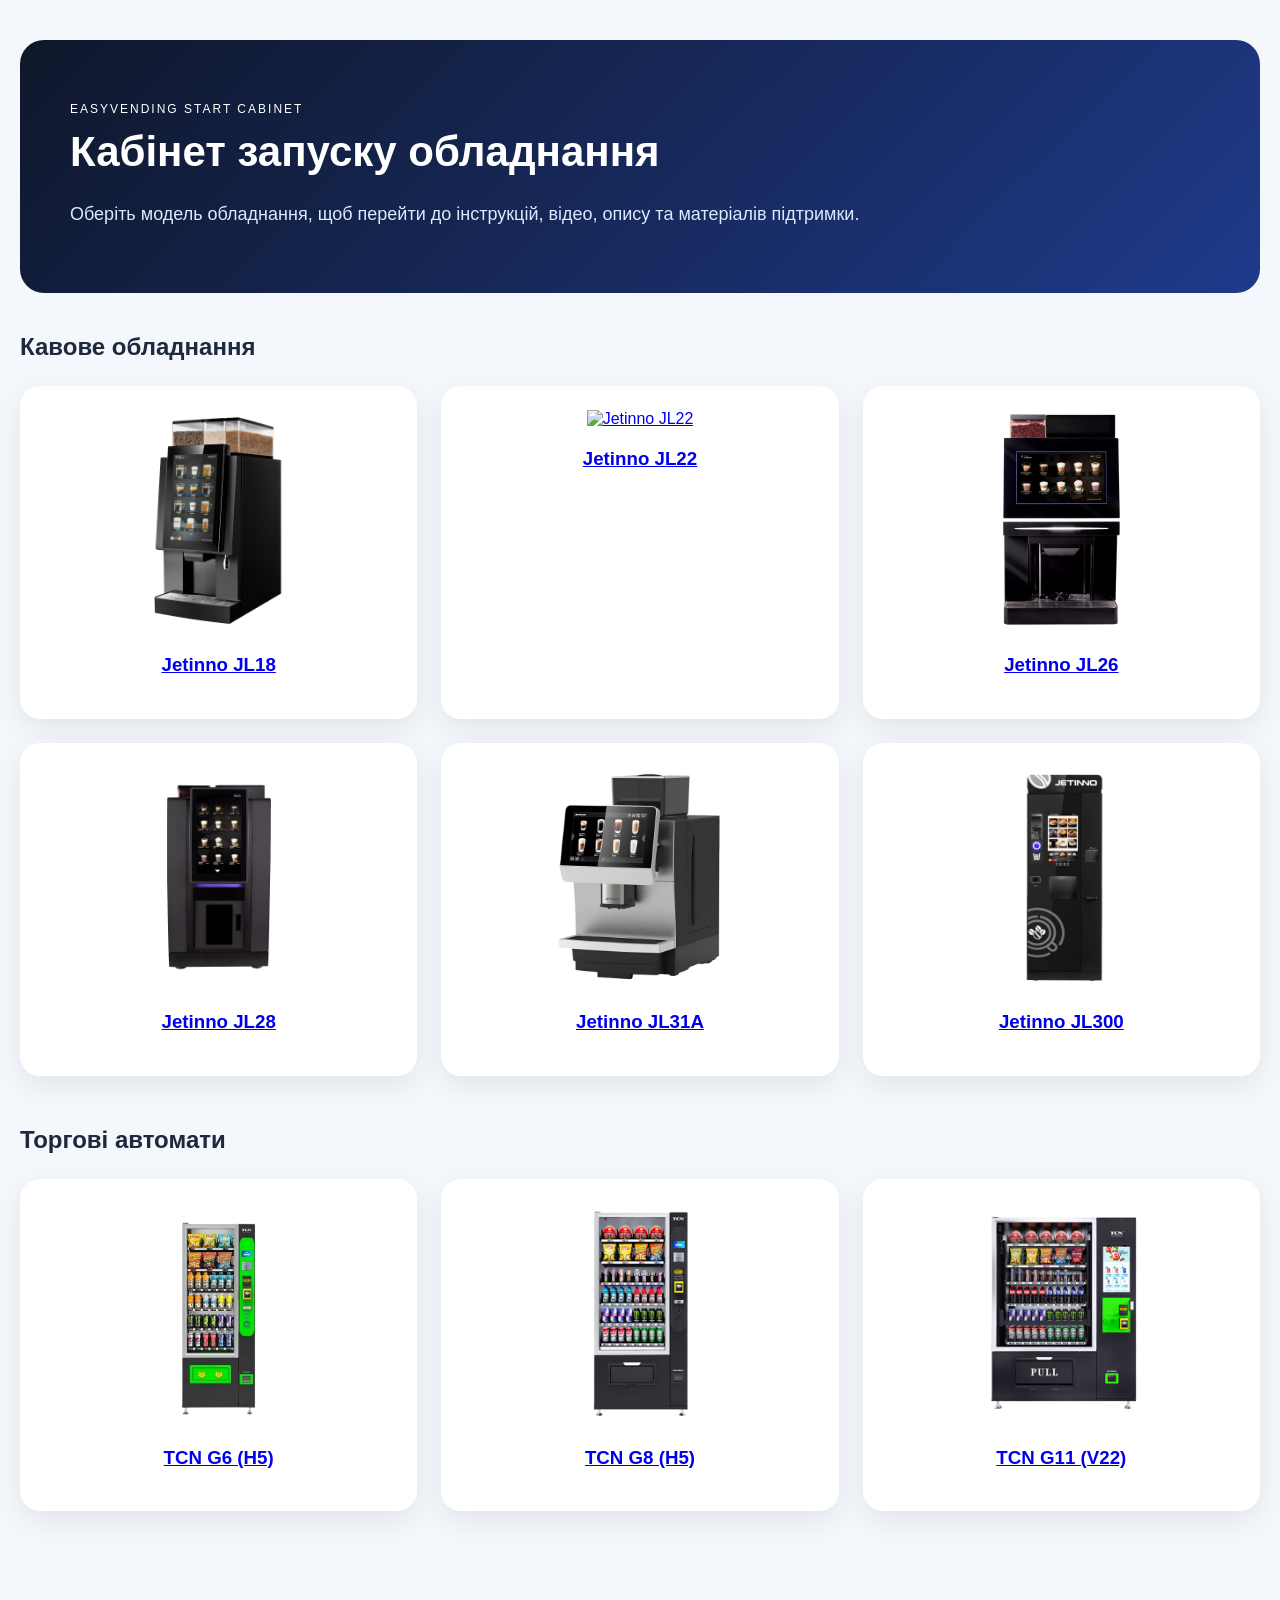
==== commit 1471a7fc: "Update index.html" ====
--- a/index.html
+++ b/index.html
@@ -13,87 +13,73 @@
     <header class="hero">
         <p class="label">EasyVending Start Cabinet</p>
         <h1>Кабінет запуску обладнання</h1>
-
         <p class="subtitle">
-            Оберіть модель обладнання для перегляду інструкцій,
-            відео та матеріалів запуску.
+            Оберіть модель обладнання, щоб перейти до інструкцій, відео, опису та матеріалів підтримки.
         </p>
     </header>
 
     <section class="section">
-
         <h2>Кавове обладнання</h2>
 
         <div class="model-grid">
 
-            <div class="model-card">
-                <img src="assets/images/jl18.png" alt="JL18">
+            <a class="model-card" href="models/jl18.html">
+                <img src="assets/images/jl18.png" alt="Jetinno JL18">
                 <h3>Jetinno JL18</h3>
-            </div>
+            </a>
 
-            <div class="model-card">
-                <img src="assets/images/jl22.png" alt="JL22">
+            <a class="model-card" href="models/jl22.html">
+                <img src="assets/images/jl22.png" alt="Jetinno JL22">
                 <h3>Jetinno JL22</h3>
-            </div>
+            </a>
 
-            <div class="model-card">
-                <img src="assets/images/jl26.png" alt="JL26">
+            <a class="model-card" href="models/jl26.html">
+                <img src="assets/images/jl26.png" alt="Jetinno JL26">
                 <h3>Jetinno JL26</h3>
-            </div>
+            </a>
 
-            <div class="model-card">
-                <img src="assets/images/jl28.png" alt="JL28">
+            <a class="model-card" href="models/jl28.html">
+                <img src="assets/images/jl28.png" alt="Jetinno JL28">
                 <h3>Jetinno JL28</h3>
-            </div>
+            </a>
 
-            <div class="model-card">
-                <img src="assets/images/jl31.png" alt="JL31">
+            <a class="model-card" href="models/jl31a.html">
+                <img src="assets/images/jl31.png" alt="Jetinno JL31A">
                 <h3>Jetinno JL31A</h3>
-            </div>
+            </a>
 
-            <div class="model-card">
-                <img src="assets/images/jl300.png" alt="JL300">
+            <a class="model-card" href="models/jl300.html">
+                <img src="assets/images/jl300.png" alt="Jetinno JL300">
                 <h3>Jetinno JL300</h3>
-            </div>
+            </a>
 
         </div>
-
     </section>
 
     <section class="section">
-
         <h2>Торгові автомати</h2>
 
         <div class="model-grid">
 
-            <div class="model-card">
-                <img src="assets/images/g6.png" alt="G6">
+            <a class="model-card" href="models/g6.html">
+                <img src="assets/images/g6.png" alt="TCN G6">
                 <h3>TCN G6 (H5)</h3>
-            </div>
+            </a>
 
-            <div class="model-card">
-                <img src="assets/images/g8.png" alt="G8">
+            <a class="model-card" href="models/g8.html">
+                <img src="assets/images/g8.png" alt="TCN G8">
                 <h3>TCN G8 (H5)</h3>
-            </div>
+            </a>
 
-            <div class="model-card">
-                <img src="assets/images/g11.png" alt="G11">
+            <a class="model-card" href="models/g11.html">
+                <img src="assets/images/g11.png" alt="TCN G11">
                 <h3>TCN G11 (V22)</h3>
-            </div>
+            </a>
 
         </div>
+    </section>
 
-    </section>
-<section id="cabinet" class="cabinet hidden">
-    <button class="back-button" onclick="closeCabinet()">← Повернутися до каталогу</button>
-
-    <h2 id="cabinetTitle">Кабінет моделі</h2>
-
-    <div id="videoList" class="video-list"></div>
-</section>
 </div>
-
-<script src="js/app.js"></script>
 
 </body>
 </html>
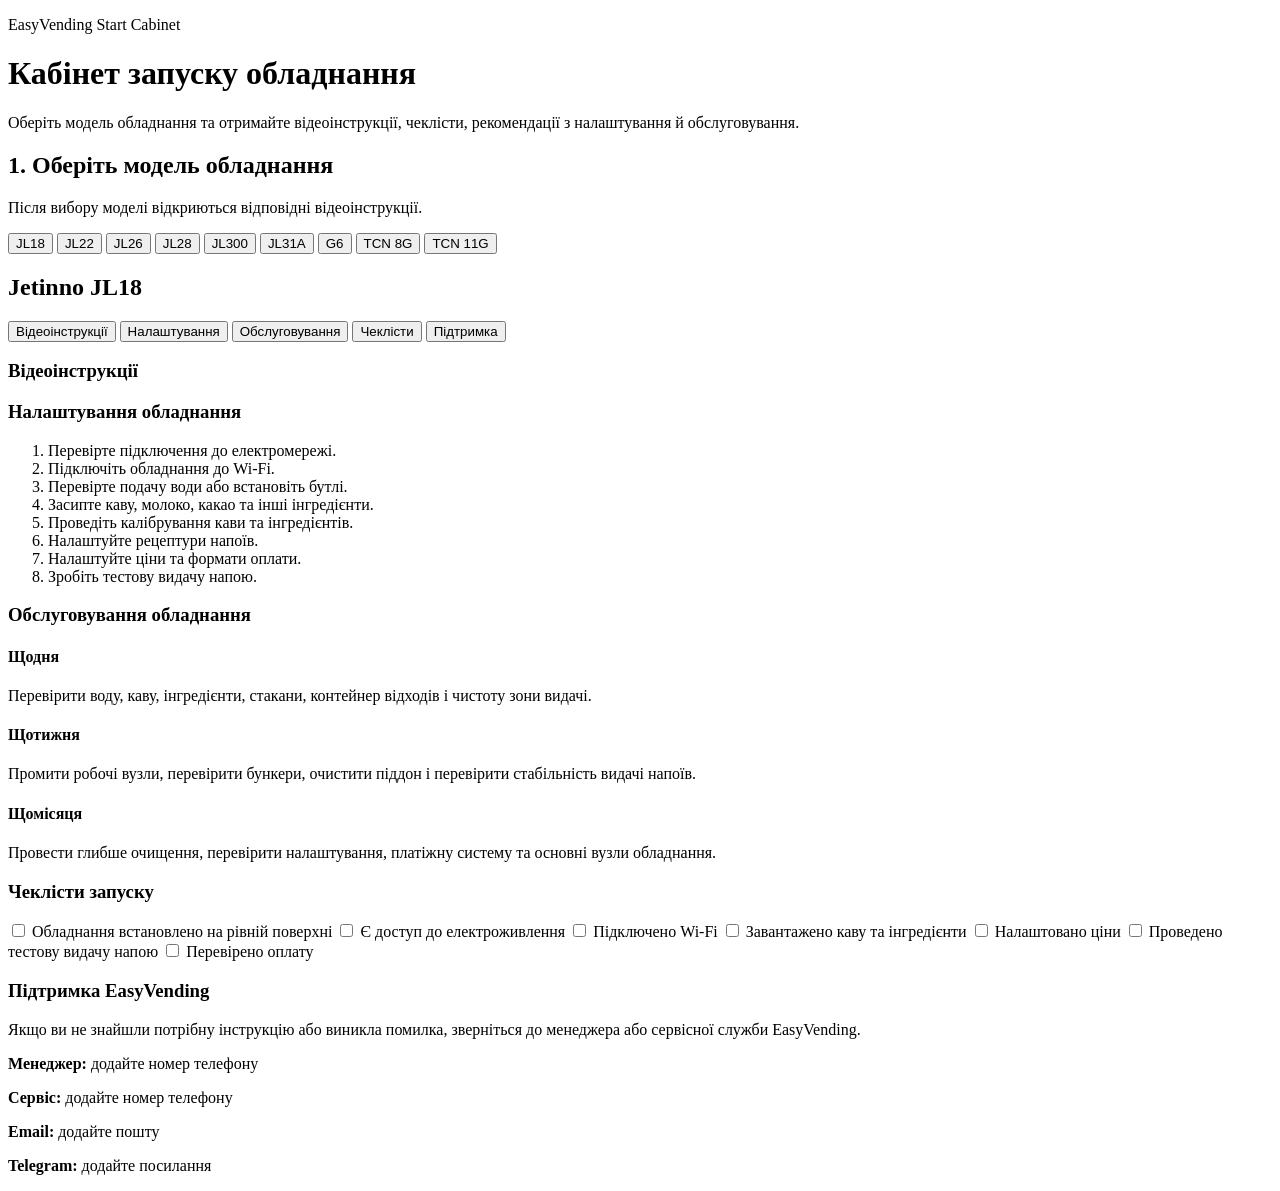
==== commit 1e0c42bc: "Update index.html" ====
--- a/index.html
+++ b/index.html
@@ -1,85 +1,124 @@
 <!DOCTYPE html>
 <html lang="uk">
 <head>
-    <meta charset="UTF-8">
-    <meta name="viewport" content="width=device-width, initial-scale=1.0">
-    <title>EasyVending Start Cabinet</title>
-    <link rel="stylesheet" href="css/style.css">
+  <meta charset="UTF-8" />
+  <meta name="viewport" content="width=device-width, initial-scale=1.0" />
+  <title>Кабінет запуску EasyVending</title>
+  <link rel="stylesheet" href="style.css" />
 </head>
 <body>
 
-<div class="container">
+  <header class="hero">
+    <div class="hero-content">
+      <p class="label">EasyVending Start Cabinet</p>
+      <h1>Кабінет запуску обладнання</h1>
+      <p class="hero-text">
+        Оберіть модель обладнання та отримайте відеоінструкції, чеклісти, рекомендації з налаштування й обслуговування.
+      </p>
+    </div>
+  </header>
 
-    <header class="hero">
-        <p class="label">EasyVending Start Cabinet</p>
-        <h1>Кабінет запуску обладнання</h1>
-        <p class="subtitle">
-            Оберіть модель обладнання, щоб перейти до інструкцій, відео, опису та матеріалів підтримки.
-        </p>
-    </header>
+  <main class="container">
 
     <section class="section">
-        <h2>Кавове обладнання</h2>
+      <h2>1. Оберіть модель обладнання</h2>
+      <p class="section-description">
+        Після вибору моделі відкриються відповідні відеоінструкції.
+      </p>
 
-        <div class="model-grid">
-
-            <a class="model-card" href="models/jl18.html">
-                <img src="assets/images/jl18.png" alt="Jetinno JL18">
-                <h3>Jetinno JL18</h3>
-            </a>
-
-            <a class="model-card" href="models/jl22.html">
-                <img src="assets/images/jl22.png" alt="Jetinno JL22">
-                <h3>Jetinno JL22</h3>
-            </a>
-
-            <a class="model-card" href="models/jl26.html">
-                <img src="assets/images/jl26.png" alt="Jetinno JL26">
-                <h3>Jetinno JL26</h3>
-            </a>
-
-            <a class="model-card" href="models/jl28.html">
-                <img src="assets/images/jl28.png" alt="Jetinno JL28">
-                <h3>Jetinno JL28</h3>
-            </a>
-
-            <a class="model-card" href="models/jl31a.html">
-                <img src="assets/images/jl31.png" alt="Jetinno JL31A">
-                <h3>Jetinno JL31A</h3>
-            </a>
-
-            <a class="model-card" href="models/jl300.html">
-                <img src="assets/images/jl300.png" alt="Jetinno JL300">
-                <h3>Jetinno JL300</h3>
-            </a>
-
-        </div>
+      <div class="model-grid">
+        <button class="model-card active" data-model="jl18">JL18</button>
+        <button class="model-card" data-model="jl22">JL22</button>
+        <button class="model-card" data-model="jl26">JL26</button>
+        <button class="model-card" data-model="jl28">JL28</button>
+        <button class="model-card" data-model="jl300">JL300</button>
+        <button class="model-card" data-model="jl31a">JL31A</button>
+        <button class="model-card" data-model="g6">G6</button>
+        <button class="model-card" data-model="tcn8g">TCN 8G</button>
+        <button class="model-card" data-model="tcn11g">TCN 11G</button>
+      </div>
     </section>
 
-    <section class="section">
-        <h2>Торгові автомати</h2>
+    <section class="section cabinet">
+      <h2 id="model-title">Jetinno JL18</h2>
 
-        <div class="model-grid">
+      <div class="tabs">
+        <button class="tab active" data-tab="videos">Відеоінструкції</button>
+        <button class="tab" data-tab="setup">Налаштування</button>
+        <button class="tab" data-tab="service">Обслуговування</button>
+        <button class="tab" data-tab="checklists">Чеклісти</button>
+        <button class="tab" data-tab="support">Підтримка</button>
+      </div>
 
-            <a class="model-card" href="models/g6.html">
-                <img src="assets/images/g6.png" alt="TCN G6">
-                <h3>TCN G6 (H5)</h3>
-            </a>
+      <div class="tab-content active" id="videos">
+        <h3>Відеоінструкції</h3>
+        <div id="video-list" class="video-grid"></div>
+      </div>
 
-            <a class="model-card" href="models/g8.html">
-                <img src="assets/images/g8.png" alt="TCN G8">
-                <h3>TCN G8 (H5)</h3>
-            </a>
+      <div class="tab-content" id="setup">
+        <h3>Налаштування обладнання</h3>
+        <ol class="steps">
+          <li>Перевірте підключення до електромережі.</li>
+          <li>Підключіть обладнання до Wi-Fi.</li>
+          <li>Перевірте подачу води або встановіть бутлі.</li>
+          <li>Засипте каву, молоко, какао та інші інгредієнти.</li>
+          <li>Проведіть калібрування кави та інгредієнтів.</li>
+          <li>Налаштуйте рецептури напоїв.</li>
+          <li>Налаштуйте ціни та формати оплати.</li>
+          <li>Зробіть тестову видачу напою.</li>
+        </ol>
+      </div>
 
-            <a class="model-card" href="models/g11.html">
-                <img src="assets/images/g11.png" alt="TCN G11">
-                <h3>TCN G11 (V22)</h3>
-            </a>
+      <div class="tab-content" id="service">
+        <h3>Обслуговування обладнання</h3>
 
+        <div class="service-grid">
+          <div class="info-card">
+            <h4>Щодня</h4>
+            <p>Перевірити воду, каву, інгредієнти, стакани, контейнер відходів і чистоту зони видачі.</p>
+          </div>
+
+          <div class="info-card">
+            <h4>Щотижня</h4>
+            <p>Промити робочі вузли, перевірити бункери, очистити піддон і перевірити стабільність видачі напоїв.</p>
+          </div>
+
+          <div class="info-card">
+            <h4>Щомісяця</h4>
+            <p>Провести глибше очищення, перевірити налаштування, платіжну систему та основні вузли обладнання.</p>
+          </div>
         </div>
+      </div>
+
+      <div class="tab-content" id="checklists">
+        <h3>Чеклісти запуску</h3>
+
+        <label class="check-item"><input type="checkbox"> Обладнання встановлено на рівній поверхні</label>
+        <label class="check-item"><input type="checkbox"> Є доступ до електроживлення</label>
+        <label class="check-item"><input type="checkbox"> Підключено Wi-Fi</label>
+        <label class="check-item"><input type="checkbox"> Завантажено каву та інгредієнти</label>
+        <label class="check-item"><input type="checkbox"> Налаштовано ціни</label>
+        <label class="check-item"><input type="checkbox"> Проведено тестову видачу напою</label>
+        <label class="check-item"><input type="checkbox"> Перевірено оплату</label>
+      </div>
+
+      <div class="tab-content" id="support">
+        <h3>Підтримка EasyVending</h3>
+        <p>
+          Якщо ви не знайшли потрібну інструкцію або виникла помилка, зверніться до менеджера або сервісної служби EasyVending.
+        </p>
+
+        <div class="support-box">
+          <p><strong>Менеджер:</strong> додайте номер телефону</p>
+          <p><strong>Сервіс:</strong> додайте номер телефону</p>
+          <p><strong>Email:</strong> додайте пошту</p>
+          <p><strong>Telegram:</strong> додайте посилання</p>
+        </div>
+      </div>
     </section>
 
-</div>
+  </main>
 
+  <script src="script.js"></script>
 </body>
 </html>
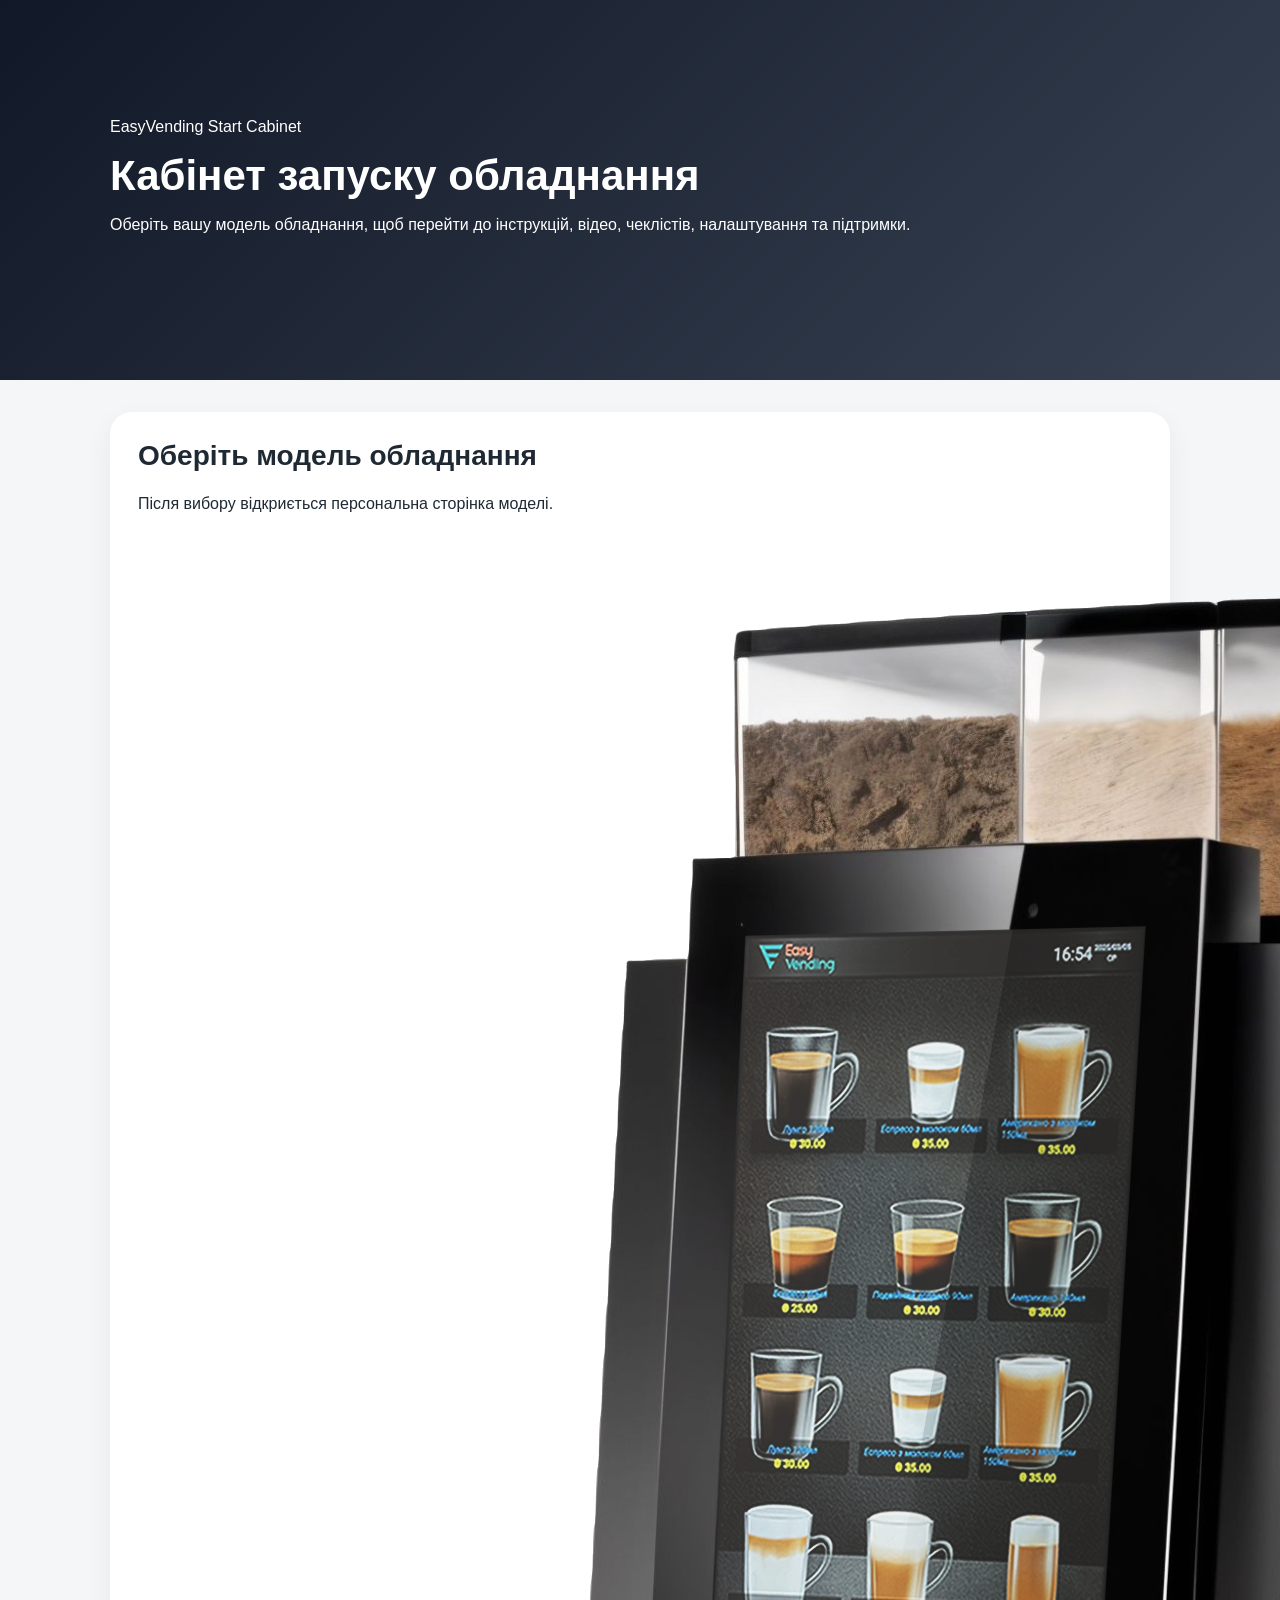
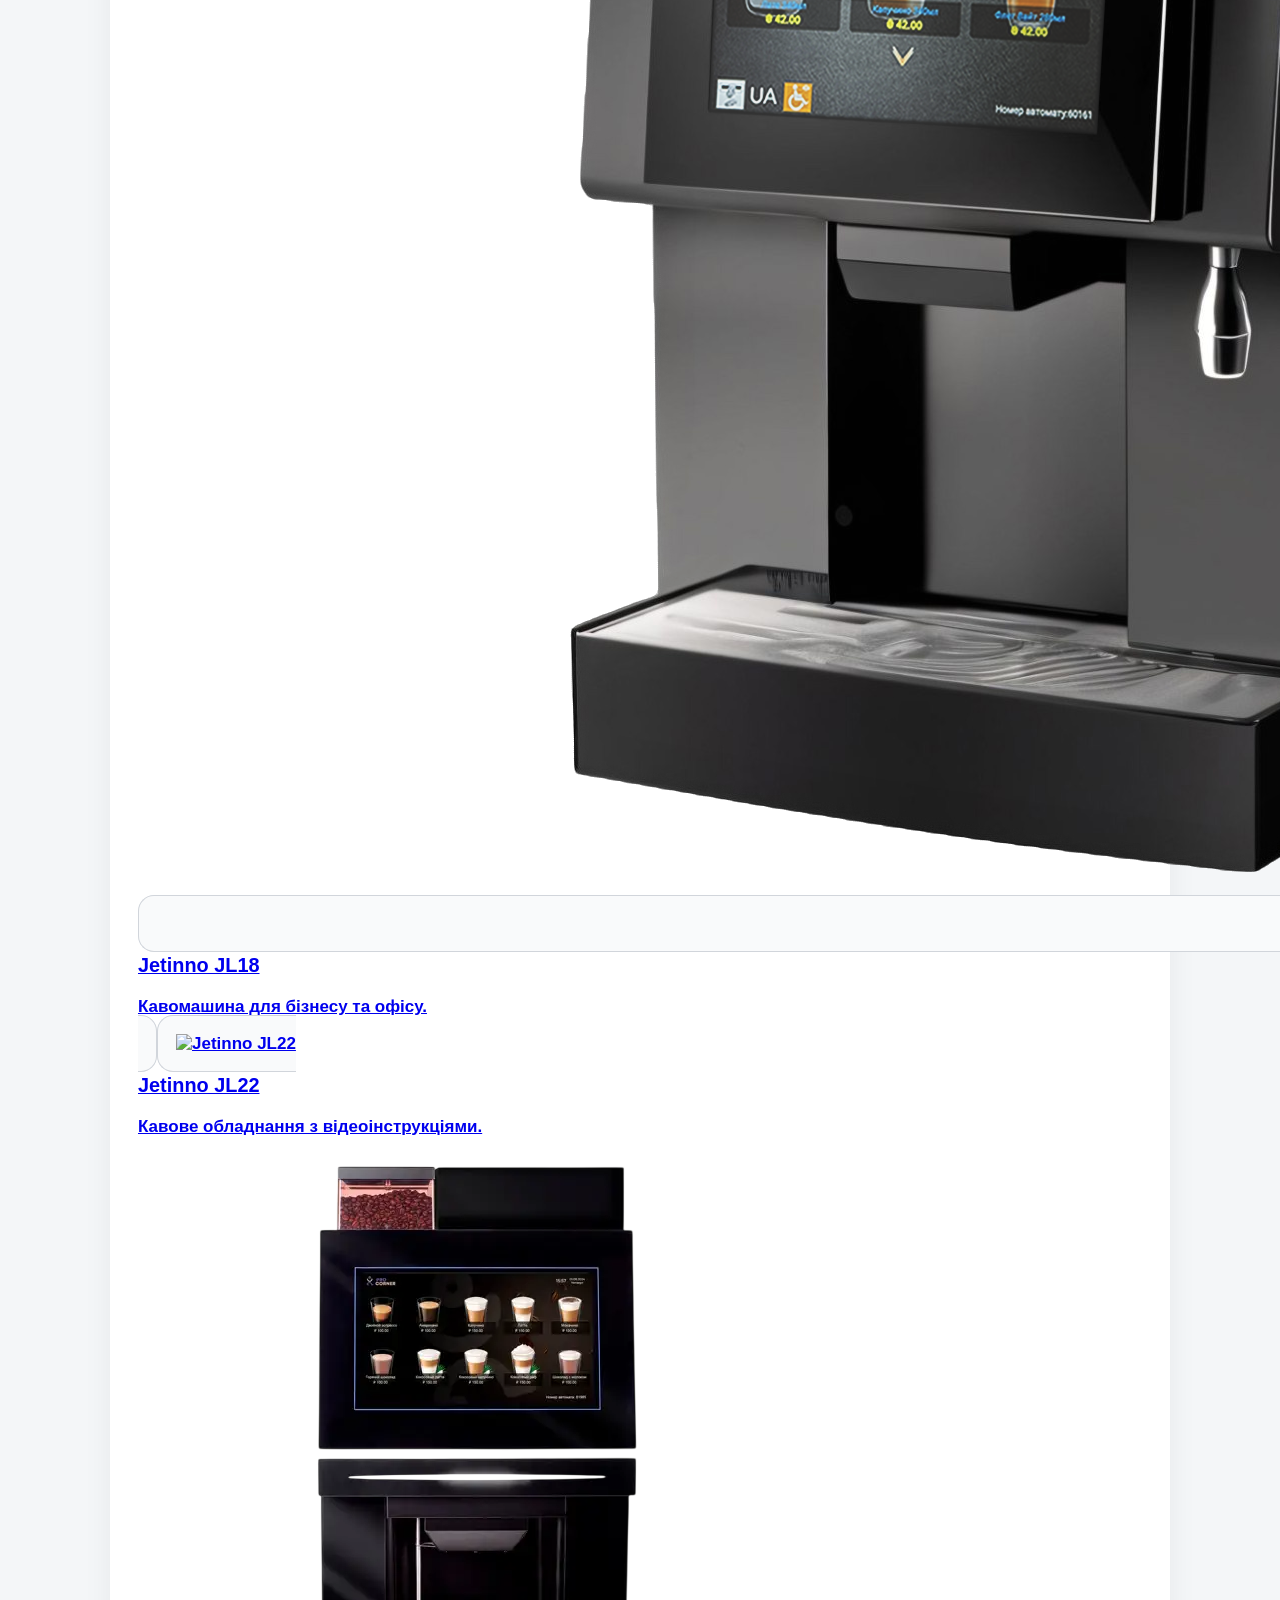
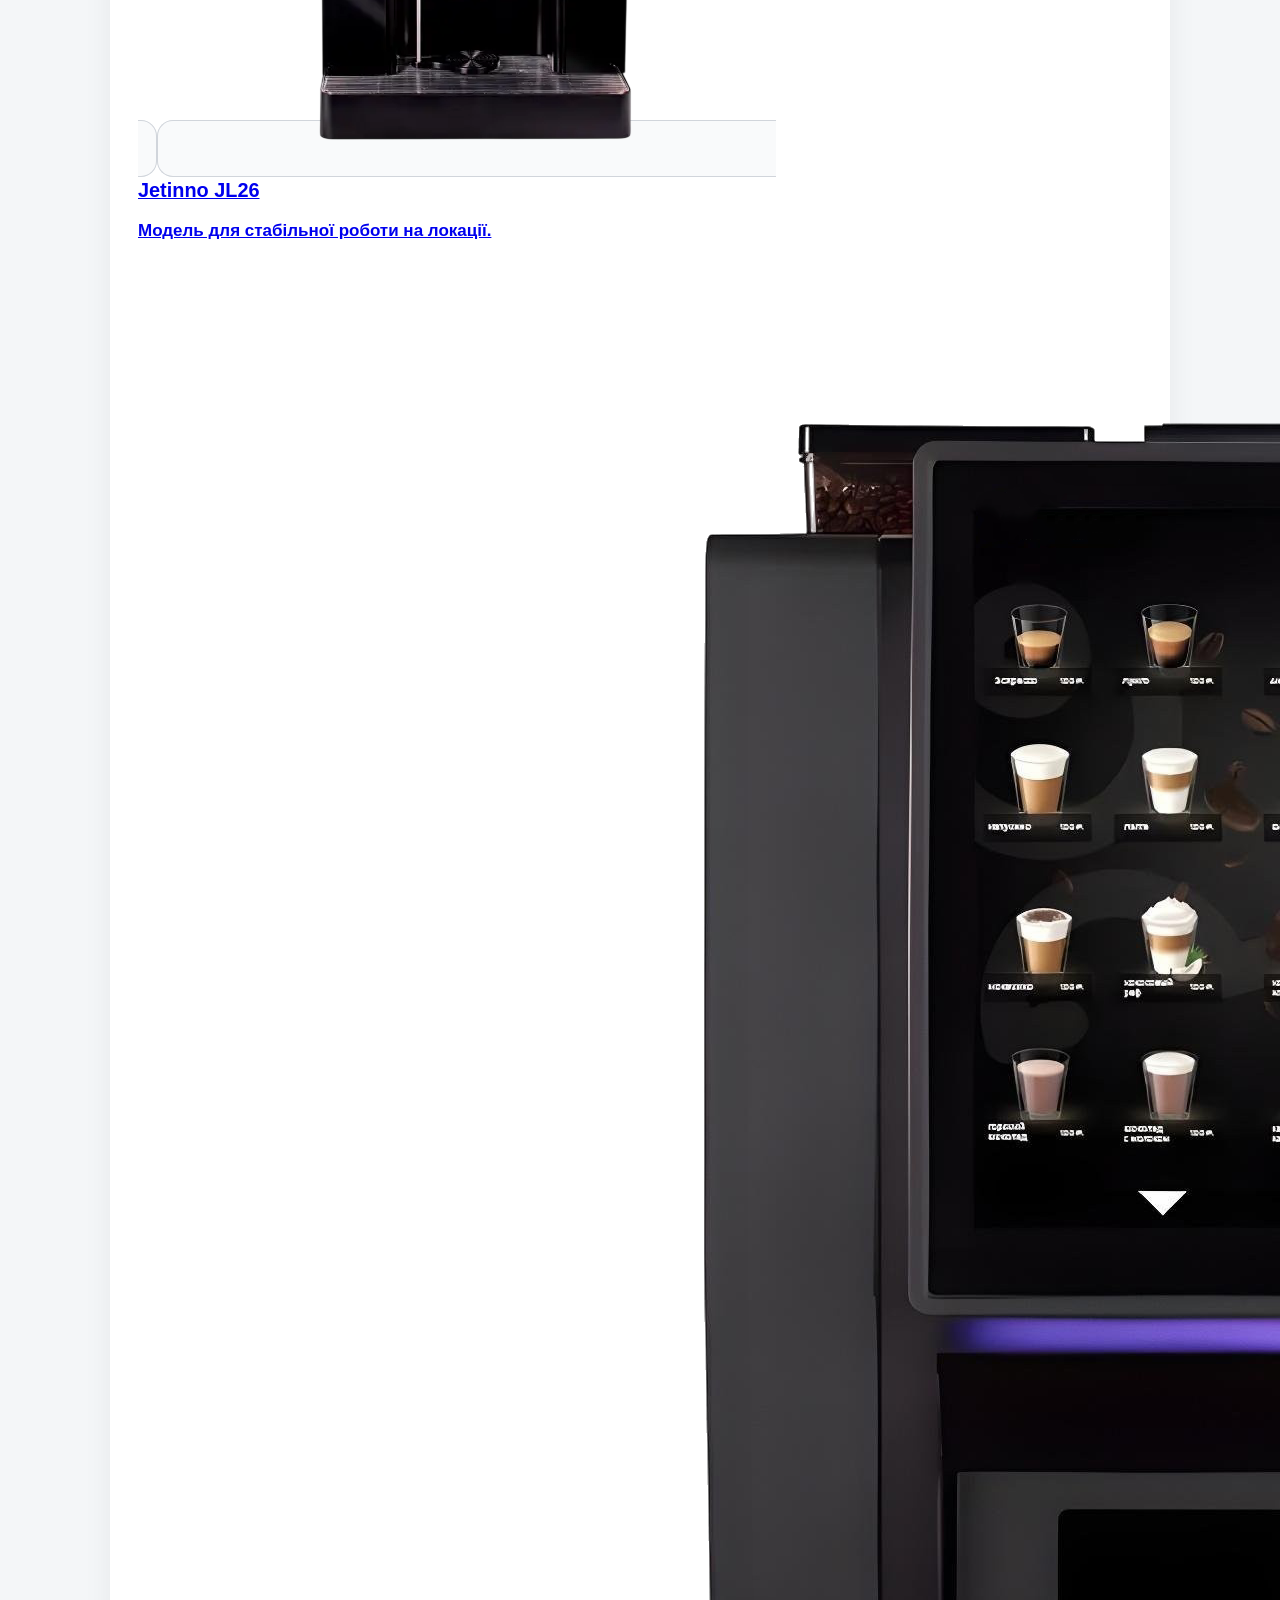
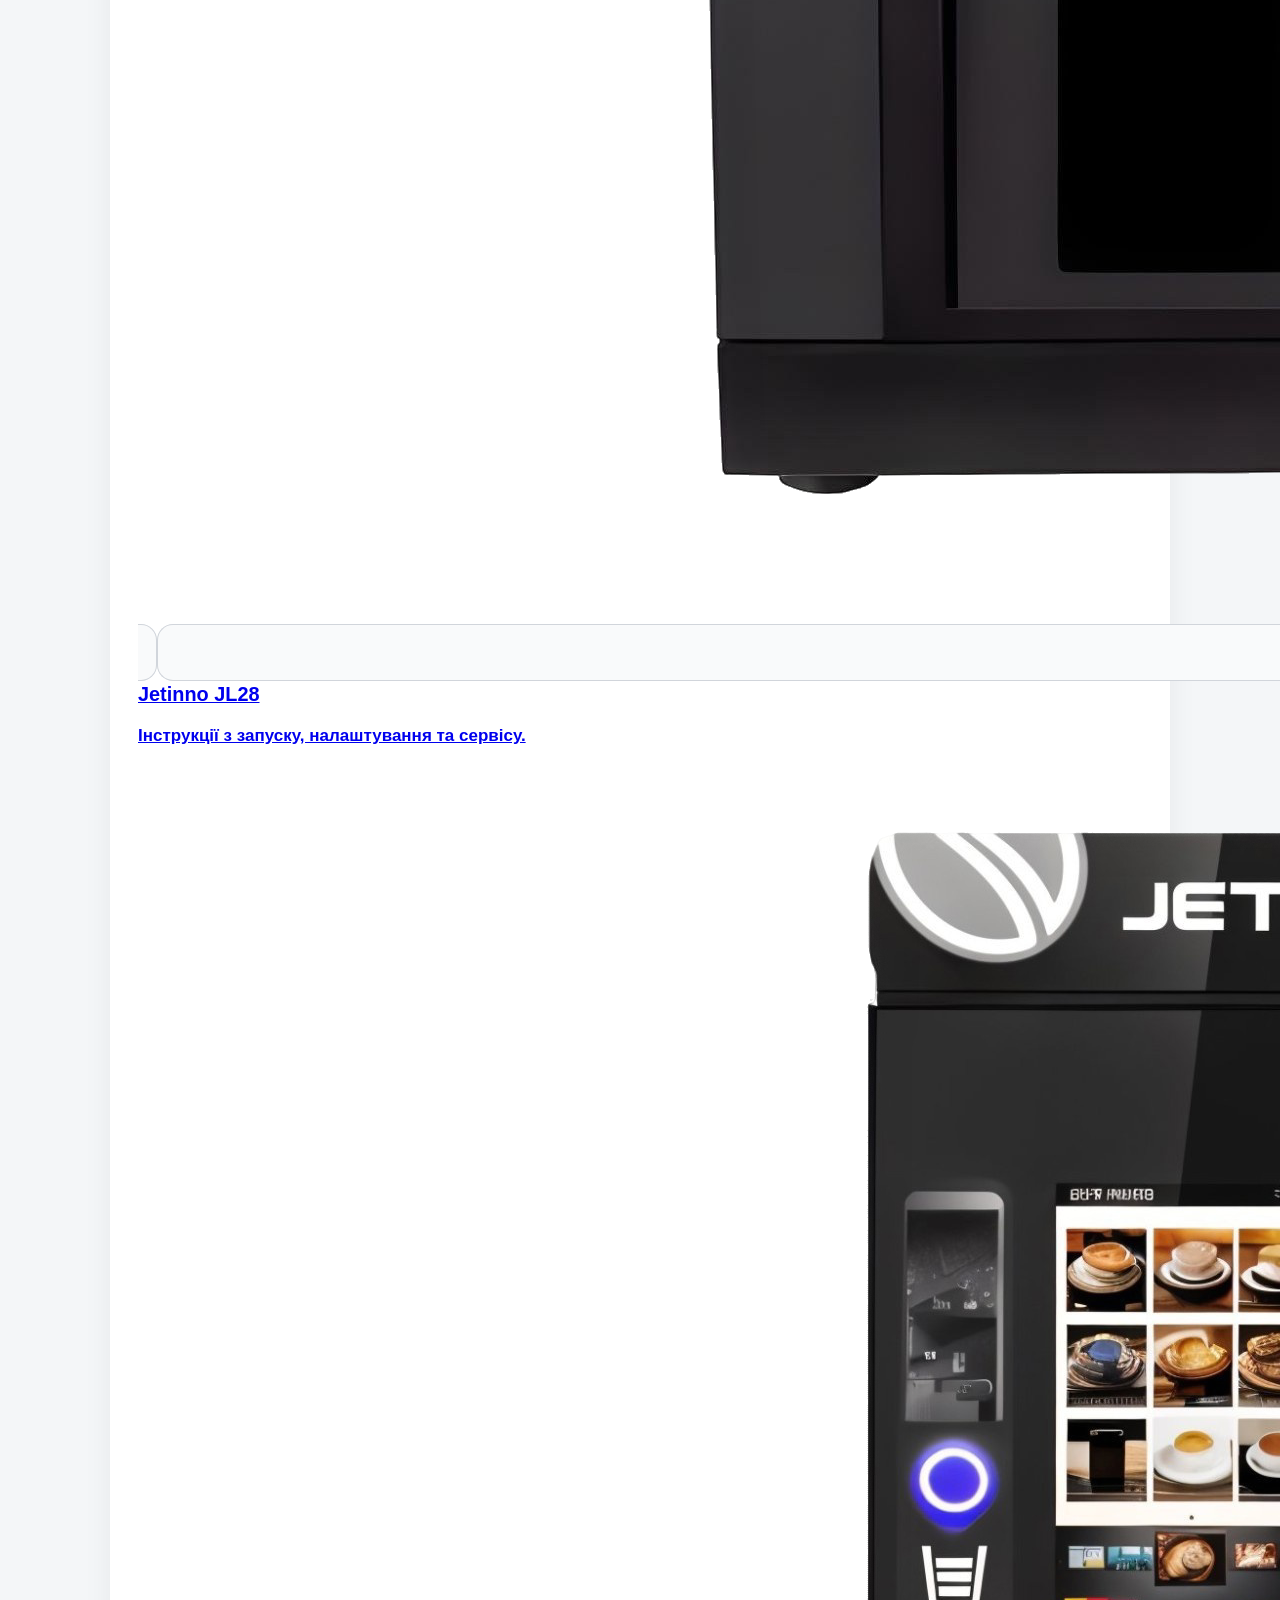
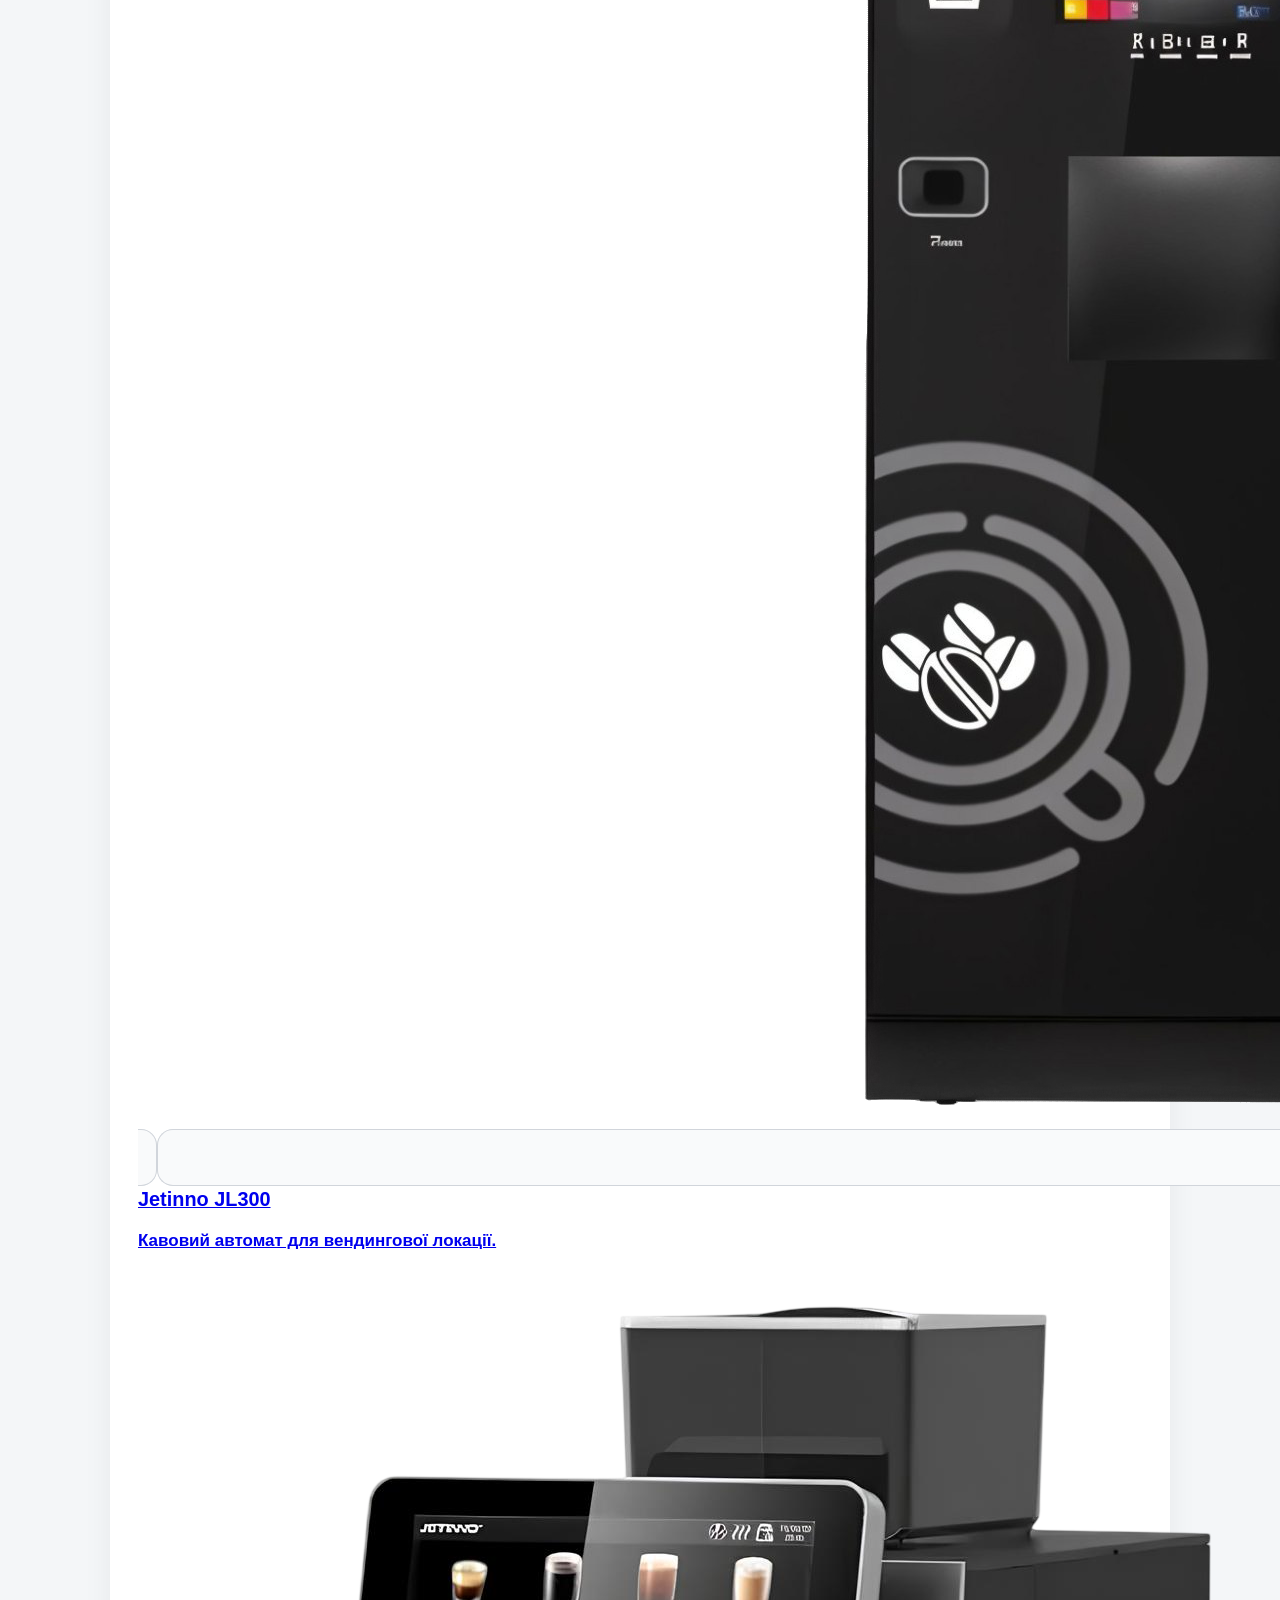
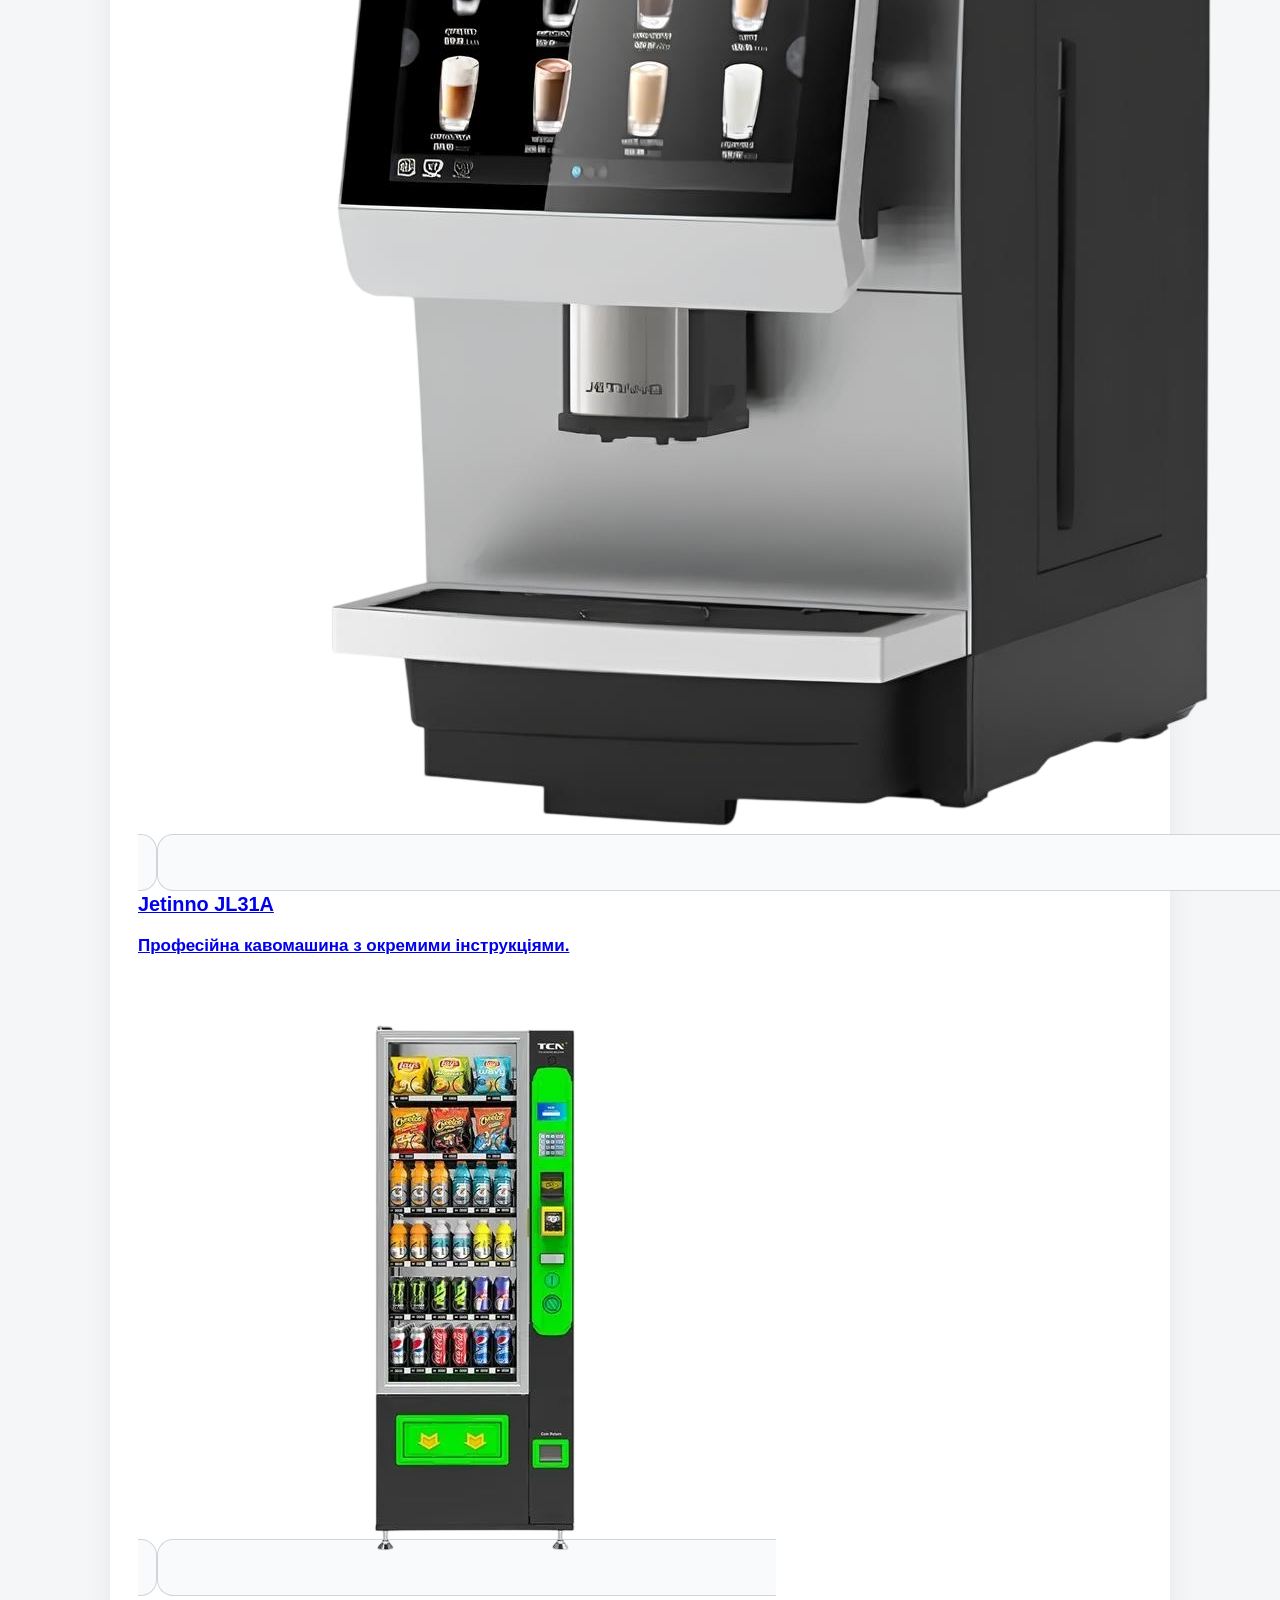
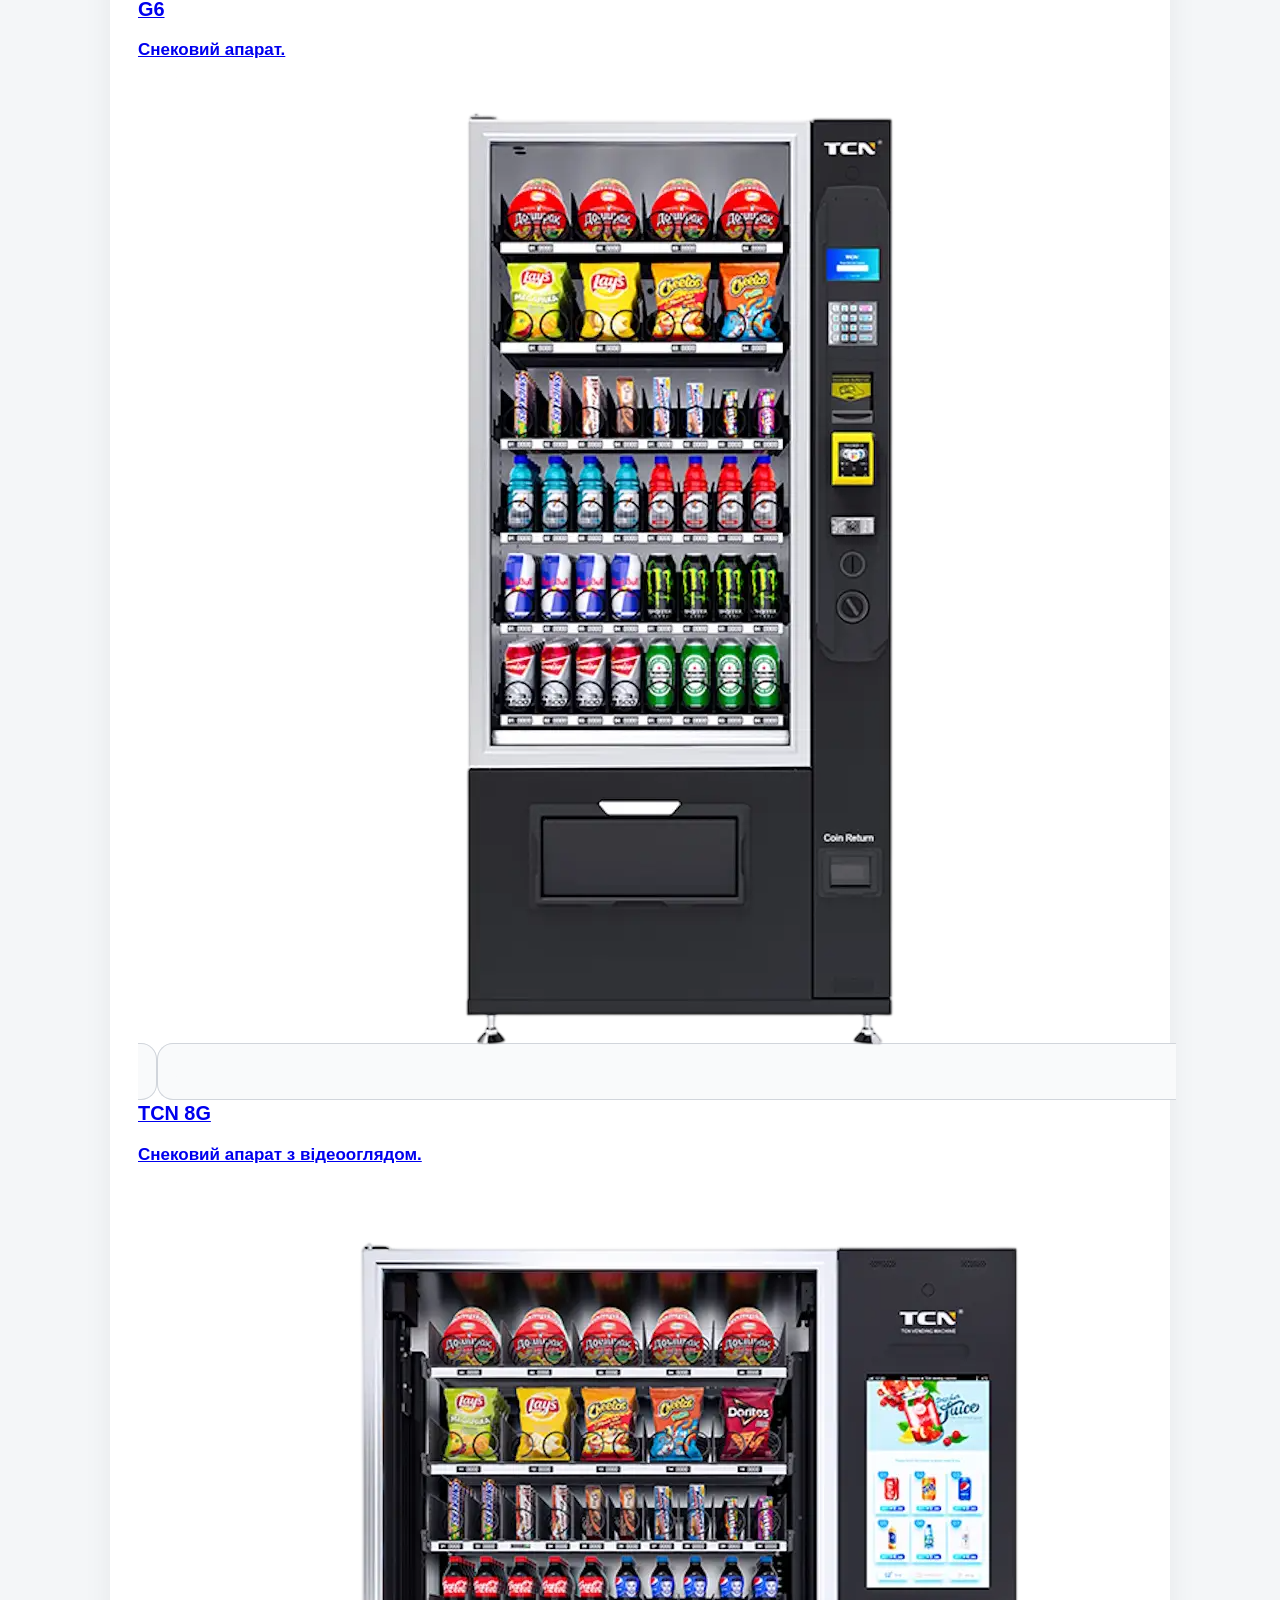
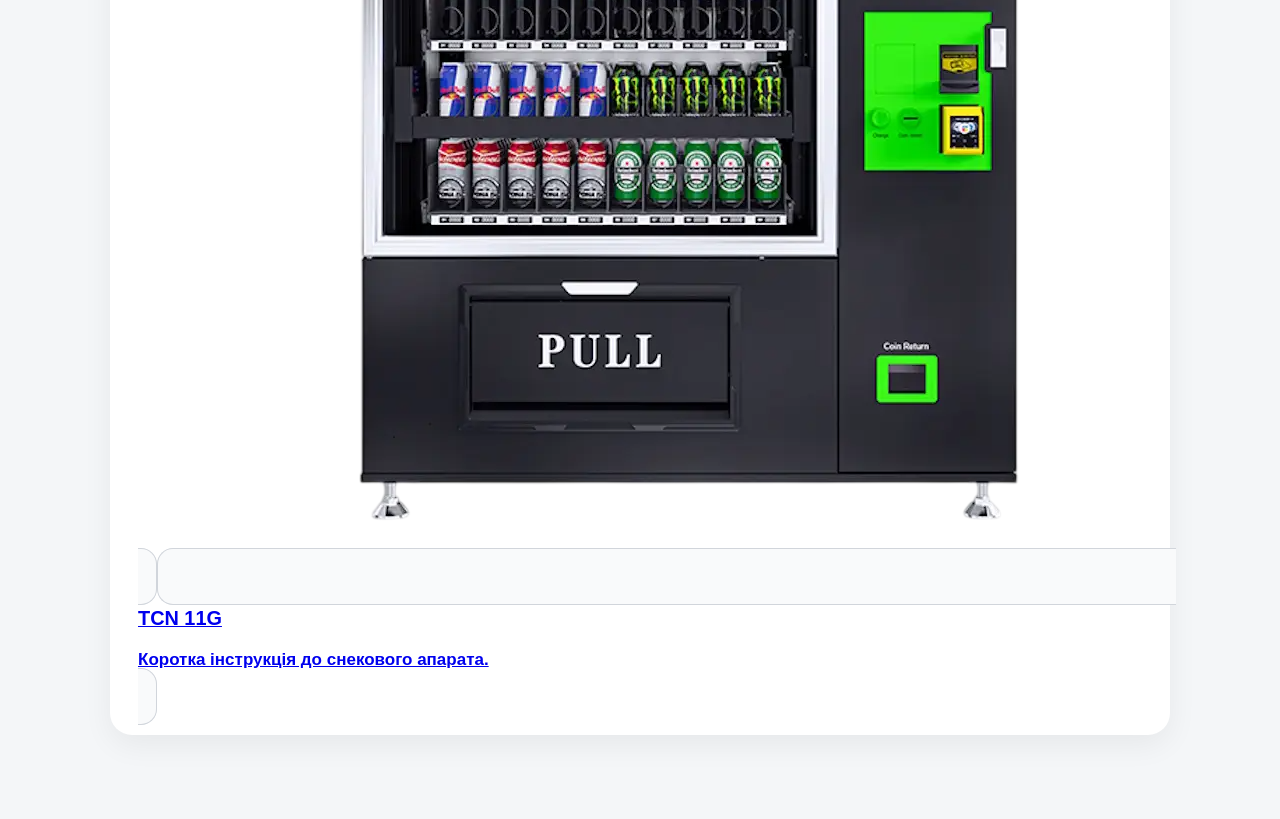
==== commit 86690b82: "Update index.html" ====
--- a/index.html
+++ b/index.html
@@ -1,124 +1,90 @@
 <!DOCTYPE html>
 <html lang="uk">
 <head>
-  <meta charset="UTF-8" />
-  <meta name="viewport" content="width=device-width, initial-scale=1.0" />
-  <title>Кабінет запуску EasyVending</title>
-  <link rel="stylesheet" href="style.css" />
+  <meta charset="UTF-8">
+  <meta name="viewport" content="width=device-width, initial-scale=1.0">
+  <title>EasyVending | Кабінет запуску</title>
+  <link rel="stylesheet" href="css/style.css">
 </head>
 <body>
 
-  <header class="hero">
-    <div class="hero-content">
-      <p class="label">EasyVending Start Cabinet</p>
-      <h1>Кабінет запуску обладнання</h1>
-      <p class="hero-text">
-        Оберіть модель обладнання та отримайте відеоінструкції, чеклісти, рекомендації з налаштування й обслуговування.
-      </p>
+<header class="hero">
+  <div class="container">
+    <p class="eyebrow">EasyVending Start Cabinet</p>
+    <h1>Кабінет запуску обладнання</h1>
+    <p>
+      Оберіть вашу модель обладнання, щоб перейти до інструкцій, відео, чеклістів,
+      налаштування та підтримки.
+    </p>
+  </div>
+</header>
+
+<main class="container">
+
+  <section class="section">
+    <h2>Оберіть модель обладнання</h2>
+    <p class="muted">Після вибору відкриється персональна сторінка моделі.</p>
+
+    <div class="models-grid">
+
+      <a class="model-card" href="models/jl18.html">
+        <img src="assets/images/jl18.png" alt="Jetinno JL18">
+        <h3>Jetinno JL18</h3>
+        <p>Кавомашина для бізнесу та офісу.</p>
+      </a>
+
+      <a class="model-card" href="models/jl22.html">
+        <img src="assets/images/jl22.png" alt="Jetinno JL22">
+        <h3>Jetinno JL22</h3>
+        <p>Кавове обладнання з відеоінструкціями.</p>
+      </a>
+
+      <a class="model-card" href="models/jl26.html">
+        <img src="assets/images/jl26.png" alt="Jetinno JL26">
+        <h3>Jetinno JL26</h3>
+        <p>Модель для стабільної роботи на локації.</p>
+      </a>
+
+      <a class="model-card" href="models/jl28.html">
+        <img src="assets/images/jl28.png" alt="Jetinno JL28">
+        <h3>Jetinno JL28</h3>
+        <p>Інструкції з запуску, налаштування та сервісу.</p>
+      </a>
+
+      <a class="model-card" href="models/jl300.html">
+        <img src="assets/images/jl300.png" alt="Jetinno JL300">
+        <h3>Jetinno JL300</h3>
+        <p>Кавовий автомат для вендингової локації.</p>
+      </a>
+
+      <a class="model-card" href="models/jl31a.html">
+        <img src="assets/images/jl31.png" alt="Jetinno JL31A">
+        <h3>Jetinno JL31A</h3>
+        <p>Професійна кавомашина з окремими інструкціями.</p>
+      </a>
+
+      <a class="model-card" href="models/g6.html">
+        <img src="assets/images/g6.png" alt="G6">
+        <h3>G6</h3>
+        <p>Снековий апарат.</p>
+      </a>
+
+      <a class="model-card" href="models/g8.html">
+        <img src="assets/images/g8.png" alt="TCN 8G">
+        <h3>TCN 8G</h3>
+        <p>Снековий апарат з відеооглядом.</p>
+      </a>
+
+      <a class="model-card" href="models/g11.html">
+        <img src="assets/images/g11.png" alt="TCN 11G">
+        <h3>TCN 11G</h3>
+        <p>Коротка інструкція до снекового апарата.</p>
+      </a>
+
     </div>
-  </header>
+  </section>
 
-  <main class="container">
+</main>
 
-    <section class="section">
-      <h2>1. Оберіть модель обладнання</h2>
-      <p class="section-description">
-        Після вибору моделі відкриються відповідні відеоінструкції.
-      </p>
-
-      <div class="model-grid">
-        <button class="model-card active" data-model="jl18">JL18</button>
-        <button class="model-card" data-model="jl22">JL22</button>
-        <button class="model-card" data-model="jl26">JL26</button>
-        <button class="model-card" data-model="jl28">JL28</button>
-        <button class="model-card" data-model="jl300">JL300</button>
-        <button class="model-card" data-model="jl31a">JL31A</button>
-        <button class="model-card" data-model="g6">G6</button>
-        <button class="model-card" data-model="tcn8g">TCN 8G</button>
-        <button class="model-card" data-model="tcn11g">TCN 11G</button>
-      </div>
-    </section>
-
-    <section class="section cabinet">
-      <h2 id="model-title">Jetinno JL18</h2>
-
-      <div class="tabs">
-        <button class="tab active" data-tab="videos">Відеоінструкції</button>
-        <button class="tab" data-tab="setup">Налаштування</button>
-        <button class="tab" data-tab="service">Обслуговування</button>
-        <button class="tab" data-tab="checklists">Чеклісти</button>
-        <button class="tab" data-tab="support">Підтримка</button>
-      </div>
-
-      <div class="tab-content active" id="videos">
-        <h3>Відеоінструкції</h3>
-        <div id="video-list" class="video-grid"></div>
-      </div>
-
-      <div class="tab-content" id="setup">
-        <h3>Налаштування обладнання</h3>
-        <ol class="steps">
-          <li>Перевірте підключення до електромережі.</li>
-          <li>Підключіть обладнання до Wi-Fi.</li>
-          <li>Перевірте подачу води або встановіть бутлі.</li>
-          <li>Засипте каву, молоко, какао та інші інгредієнти.</li>
-          <li>Проведіть калібрування кави та інгредієнтів.</li>
-          <li>Налаштуйте рецептури напоїв.</li>
-          <li>Налаштуйте ціни та формати оплати.</li>
-          <li>Зробіть тестову видачу напою.</li>
-        </ol>
-      </div>
-
-      <div class="tab-content" id="service">
-        <h3>Обслуговування обладнання</h3>
-
-        <div class="service-grid">
-          <div class="info-card">
-            <h4>Щодня</h4>
-            <p>Перевірити воду, каву, інгредієнти, стакани, контейнер відходів і чистоту зони видачі.</p>
-          </div>
-
-          <div class="info-card">
-            <h4>Щотижня</h4>
-            <p>Промити робочі вузли, перевірити бункери, очистити піддон і перевірити стабільність видачі напоїв.</p>
-          </div>
-
-          <div class="info-card">
-            <h4>Щомісяця</h4>
-            <p>Провести глибше очищення, перевірити налаштування, платіжну систему та основні вузли обладнання.</p>
-          </div>
-        </div>
-      </div>
-
-      <div class="tab-content" id="checklists">
-        <h3>Чеклісти запуску</h3>
-
-        <label class="check-item"><input type="checkbox"> Обладнання встановлено на рівній поверхні</label>
-        <label class="check-item"><input type="checkbox"> Є доступ до електроживлення</label>
-        <label class="check-item"><input type="checkbox"> Підключено Wi-Fi</label>
-        <label class="check-item"><input type="checkbox"> Завантажено каву та інгредієнти</label>
-        <label class="check-item"><input type="checkbox"> Налаштовано ціни</label>
-        <label class="check-item"><input type="checkbox"> Проведено тестову видачу напою</label>
-        <label class="check-item"><input type="checkbox"> Перевірено оплату</label>
-      </div>
-
-      <div class="tab-content" id="support">
-        <h3>Підтримка EasyVending</h3>
-        <p>
-          Якщо ви не знайшли потрібну інструкцію або виникла помилка, зверніться до менеджера або сервісної служби EasyVending.
-        </p>
-
-        <div class="support-box">
-          <p><strong>Менеджер:</strong> додайте номер телефону</p>
-          <p><strong>Сервіс:</strong> додайте номер телефону</p>
-          <p><strong>Email:</strong> додайте пошту</p>
-          <p><strong>Telegram:</strong> додайте посилання</p>
-        </div>
-      </div>
-    </section>
-
-  </main>
-
-  <script src="script.js"></script>
 </body>
 </html>
--- a/css/style.css
+++ b/css/style.css
@@ -0,0 +1,202 @@
+* {
+  box-sizing: border-box;
+}
+
+body {
+  margin: 0;
+  font-family: Arial, sans-serif;
+  background: #f4f6f8;
+  color: #1f2933;
+}
+
+.hero {
+  background: linear-gradient(135deg, #111827, #374151);
+  color: white;
+  padding: 70px 20px;
+}
+
+.hero-content {
+  max-width: 1100px;
+  margin: 0 auto;
+}
+
+.label {
+  text-transform: uppercase;
+  letter-spacing: 2px;
+  font-size: 13px;
+  color: #f5c542;
+  margin-bottom: 12px;
+}
+
+h1 {
+  font-size: 42px;
+  margin: 0 0 16px;
+}
+
+.hero-text {
+  font-size: 18px;
+  max-width: 720px;
+  line-height: 1.6;
+}
+
+.container {
+  max-width: 1100px;
+  margin: 0 auto;
+  padding: 32px 20px 60px;
+}
+
+.section {
+  background: white;
+  border-radius: 22px;
+  padding: 28px;
+  margin-bottom: 24px;
+  box-shadow: 0 10px 30px rgba(0,0,0,0.06);
+}
+
+.section h2 {
+  margin-top: 0;
+  font-size: 28px;
+}
+
+.section-description {
+  color: #6b7280;
+  margin-bottom: 24px;
+}
+
+.model-grid {
+  display: grid;
+  grid-template-columns: repeat(auto-fit, minmax(160px, 1fr));
+  gap: 14px;
+}
+
+.model-card {
+  border: 1px solid #d1d5db;
+  background: #f9fafb;
+  border-radius: 16px;
+  padding: 18px;
+  font-size: 17px;
+  font-weight: 700;
+  cursor: pointer;
+  transition: 0.2s;
+}
+
+.model-card:hover,
+.model-card.active {
+  background: #111827;
+  color: white;
+  border-color: #111827;
+}
+
+.tabs {
+  display: flex;
+  flex-wrap: wrap;
+  gap: 10px;
+  margin: 24px 0;
+}
+
+.tab {
+  border: none;
+  background: #e5e7eb;
+  border-radius: 999px;
+  padding: 12px 18px;
+  cursor: pointer;
+  font-weight: 700;
+}
+
+.tab.active {
+  background: #f5c542;
+  color: #111827;
+}
+
+.tab-content {
+  display: none;
+}
+
+.tab-content.active {
+  display: block;
+}
+
+.video-grid {
+  display: grid;
+  grid-template-columns: repeat(auto-fit, minmax(260px, 1fr));
+  gap: 14px;
+  margin-top: 20px;
+}
+
+.video-card {
+  display: block;
+  text-decoration: none;
+  color: #111827;
+  background: #f9fafb;
+  border: 1px solid #e5e7eb;
+  padding: 18px;
+  border-radius: 16px;
+  font-weight: 700;
+  line-height: 1.4;
+  transition: 0.2s;
+}
+
+.video-card:hover {
+  background: #111827;
+  color: white;
+}
+
+.empty-message {
+  background: #fff7d6;
+  border: 1px solid #f5c542;
+  padding: 18px;
+  border-radius: 16px;
+  margin-top: 20px;
+}
+
+.steps {
+  line-height: 1.8;
+  padding-left: 22px;
+}
+
+.service-grid {
+  display: grid;
+  grid-template-columns: repeat(auto-fit, minmax(240px, 1fr));
+  gap: 16px;
+}
+
+.info-card {
+  background: #f9fafb;
+  padding: 20px;
+  border-radius: 16px;
+  border: 1px solid #e5e7eb;
+}
+
+.info-card h4 {
+  margin-top: 0;
+}
+
+.check-item {
+  display: block;
+  background: #f9fafb;
+  margin-bottom: 10px;
+  padding: 14px;
+  border-radius: 12px;
+  border: 1px solid #e5e7eb;
+}
+
+.check-item input {
+  margin-right: 10px;
+}
+
+.support-box {
+  background: #f9fafb;
+  border-radius: 16px;
+  padding: 20px;
+  border: 1px solid #e5e7eb;
+}
+
+@media (max-width: 600px) {
+  h1 {
+    font-size: 32px;
+  }
+
+  .section {
+    padding: 22px;
+  }
+}
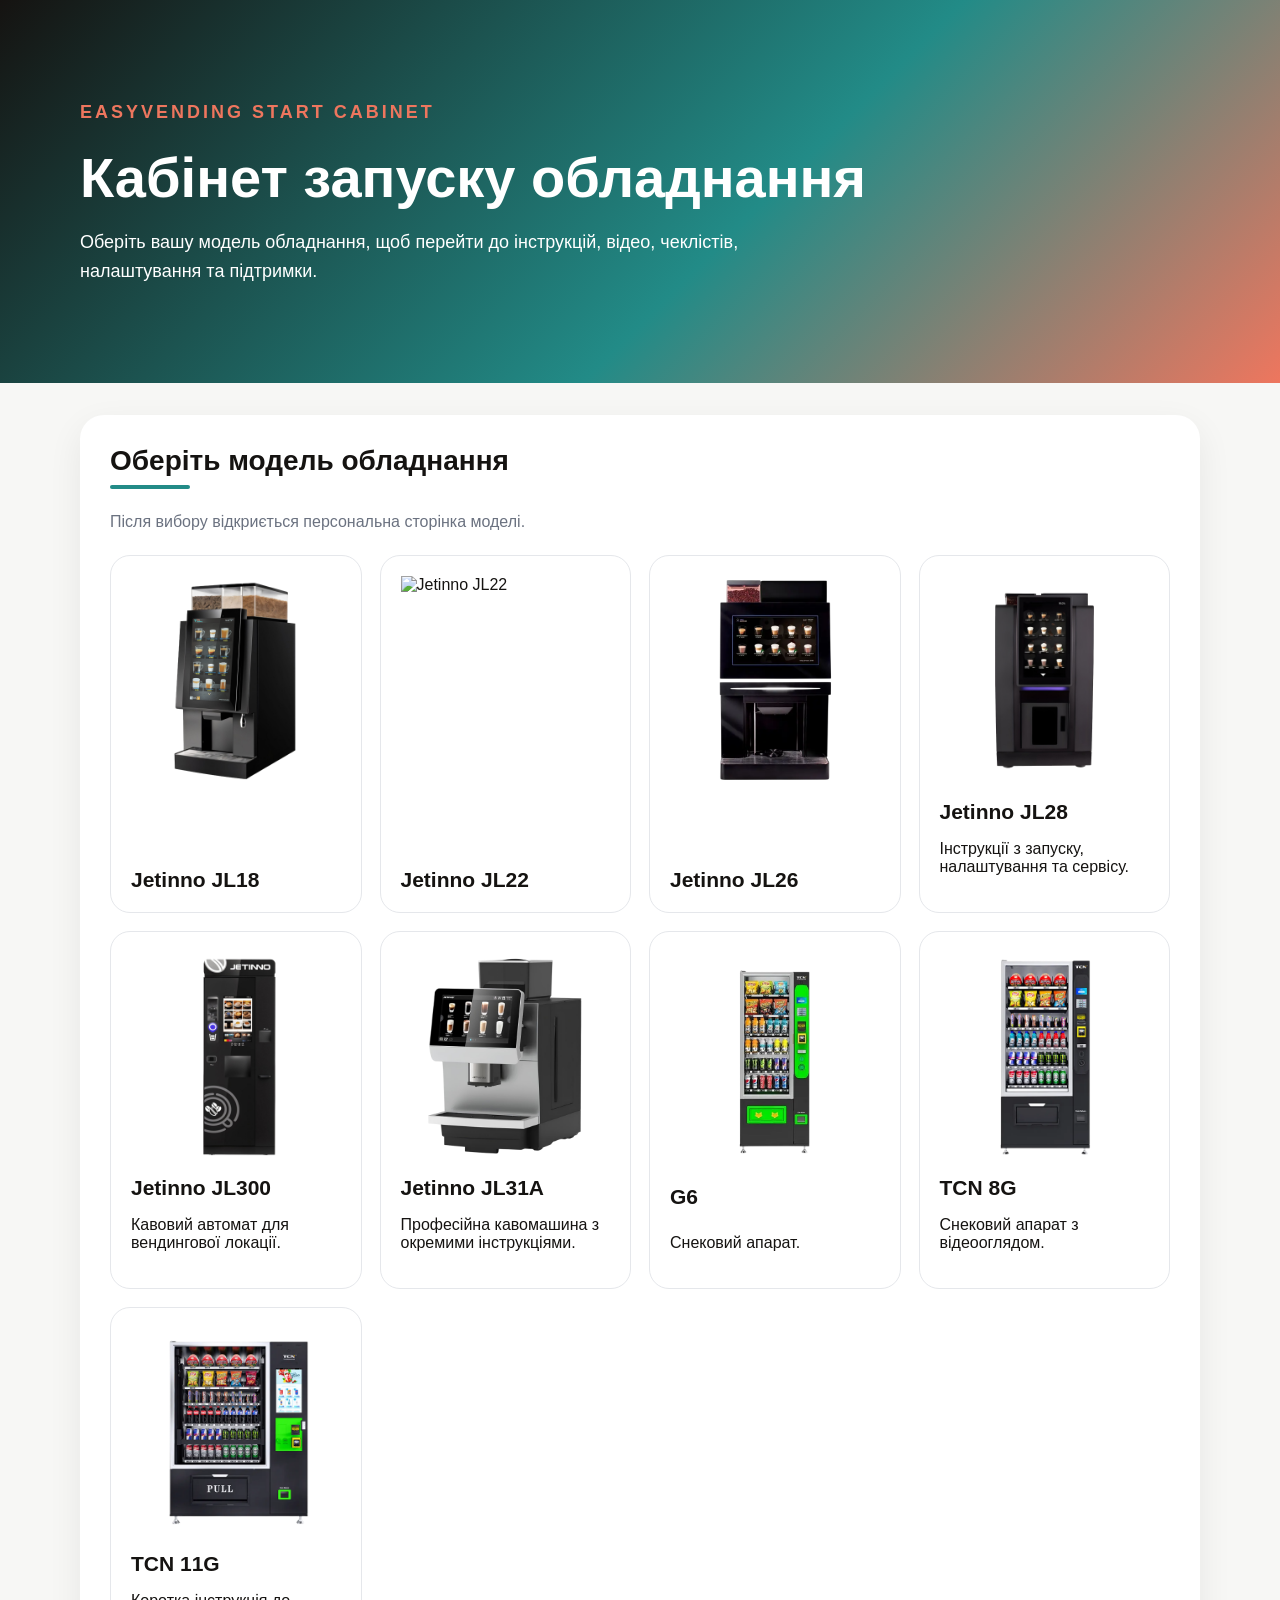
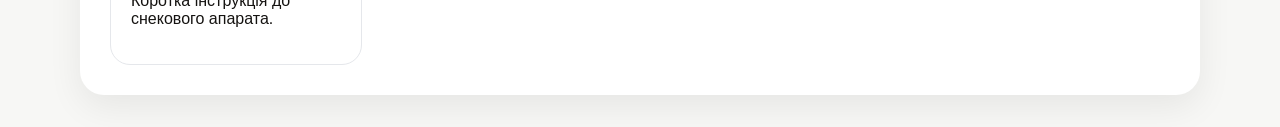
==== commit d6e7fbf9: "Update index.html" ====
--- a/index.html
+++ b/index.html
@@ -30,19 +30,16 @@
       <a class="model-card" href="models/jl18.html">
         <img src="assets/images/jl18.png" alt="Jetinno JL18">
         <h3>Jetinno JL18</h3>
-        <p>Кавомашина для бізнесу та офісу.</p>
       </a>
 
       <a class="model-card" href="models/jl22.html">
         <img src="assets/images/jl22.png" alt="Jetinno JL22">
         <h3>Jetinno JL22</h3>
-        <p>Кавове обладнання з відеоінструкціями.</p>
       </a>
 
       <a class="model-card" href="models/jl26.html">
         <img src="assets/images/jl26.png" alt="Jetinno JL26">
         <h3>Jetinno JL26</h3>
-        <p>Модель для стабільної роботи на локації.</p>
       </a>
 
       <a class="model-card" href="models/jl28.html">
--- a/css/style.css
+++ b/css/style.css
@@ -5,198 +5,158 @@
 body {
   margin: 0;
   font-family: Arial, sans-serif;
-  background: #f4f6f8;
-  color: #1f2933;
+  background: #f7f7f5;
+  color: #151311;
+}
+
+.container {
+  width: min(1120px, calc(100% - 32px));
+  margin: 0 auto;
 }
 
 .hero {
-  background: linear-gradient(135deg, #111827, #374151);
+  background: linear-gradient(
+    135deg,
+    #151311 0%,
+    #228b87 58%,
+    #ee765e 100%
+  );
   color: white;
-  padding: 70px 20px;
+  padding: 80px 0;
+  position: relative;
+  overflow: hidden;
 }
 
-.hero-content {
-  max-width: 1100px;
-  margin: 0 auto;
-}
-
-.label {
+.eyebrow {
+  color: #ee765e;
   text-transform: uppercase;
-  letter-spacing: 2px;
+  letter-spacing: 3px;
   font-size: 13px;
-  color: #f5c542;
-  margin-bottom: 12px;
+  font-weight: 700;
 }
 
 h1 {
-  font-size: 42px;
-  margin: 0 0 16px;
+  font-size: clamp(34px, 5vw, 56px);
+  margin: 10px 0 14px;
 }
 
-.hero-text {
-  font-size: 18px;
-  max-width: 720px;
-  line-height: 1.6;
+h2 {
+  margin-top: 0;
+  font-size: 28px;
 }
 
-.container {
-  max-width: 1100px;
-  margin: 0 auto;
-  padding: 32px 20px 60px;
+.hero p {
+  max-width: 760px;
+  font-size: 18px;
+  line-height: 1.6;
 }
 
 .section {
   background: white;
-  border-radius: 22px;
-  padding: 28px;
-  margin-bottom: 24px;
-  box-shadow: 0 10px 30px rgba(0,0,0,0.06);
+  border-radius: 24px;
+  padding: 30px;
+  margin: 32px 0;
+  box-shadow: 0 12px 35px rgba(0, 0, 0, 0.07);
 }
 
 .section h2 {
-  margin-top: 0;
-  font-size: 28px;
+  position: relative;
+  padding-bottom: 12px;
 }
 
-.section-description {
-  color: #6b7280;
-  margin-bottom: 24px;
+.section h2::after {
+  content: "";
+  position: absolute;
+  left: 0;
+  bottom: 0;
+  width: 80px;
+  height: 4px;
+  background: #228b87;
+  border-radius: 10px;
 }
 
-.model-grid {
+.muted {
+  color: #6b7280;
+}
+
+.models-grid {
   display: grid;
-  grid-template-columns: repeat(auto-fit, minmax(160px, 1fr));
-  gap: 14px;
+  grid-template-columns: repeat(auto-fit, minmax(230px, 1fr));
+  gap: 18px;
+  margin-top: 24px;
 }
 
 .model-card {
-  border: 1px solid #d1d5db;
-  background: #f9fafb;
-  border-radius: 16px;
-  padding: 18px;
-  font-size: 17px;
-  font-weight: 700;
-  cursor: pointer;
+  display: flex;
+  flex-direction: column;
+  justify-content: space-between;
+  text-decoration: none;
+  color: #151311;
+  background: #ffffff;
+  border: 1px solid #e5e7eb;
+  border-radius: 20px;
+  padding: 20px;
+  min-height: 300px;
   transition: 0.2s;
 }
 
-.model-card:hover,
-.model-card.active {
-  background: #111827;
-  color: white;
-  border-color: #111827;
+.model-card:hover {
+  transform: translateY(-6px);
+  border-color: #228b87;
+  box-shadow: 0 16px 35px rgba(34, 139, 135, 0.18);
 }
 
-.tabs {
-  display: flex;
-  flex-wrap: wrap;
-  gap: 10px;
-  margin: 24px 0;
+.model-card img {
+  width: 100%;
+  height: 210px;
+  object-fit: contain;
+  margin-bottom: 14px;
 }
 
-.tab {
-  border: none;
-  background: #e5e7eb;
-  border-radius: 999px;
-  padding: 12px 18px;
-  cursor: pointer;
-  font-weight: 700;
+.model-card h3 {
+  margin: 0;
+  font-size: 21px;
+  color: #151311;
 }
 
-.tab.active {
-  background: #f5c542;
-  color: #111827;
-}
-
-.tab-content {
-  display: none;
-}
-
-.tab-content.active {
-  display: block;
-}
-
-.video-grid {
+.video-list {
   display: grid;
   grid-template-columns: repeat(auto-fit, minmax(260px, 1fr));
   gap: 14px;
   margin-top: 20px;
 }
 
-.video-card {
+.video-item {
   display: block;
+  padding: 16px 18px;
+  background: #f8f9fb;
+  border-radius: 16px;
   text-decoration: none;
   color: #111827;
-  background: #f9fafb;
+  font-weight: 600;
   border: 1px solid #e5e7eb;
-  padding: 18px;
-  border-radius: 16px;
-  font-weight: 700;
-  line-height: 1.4;
   transition: 0.2s;
 }
 
-.video-card:hover {
-  background: #111827;
+.video-item:hover {
+  background: #0f172a;
   color: white;
 }
 
-.empty-message {
-  background: #fff7d6;
-  border: 1px solid #f5c542;
-  padding: 18px;
-  border-radius: 16px;
-  margin-top: 20px;
-}
-
-.steps {
-  line-height: 1.8;
-  padding-left: 22px;
-}
-
-.service-grid {
-  display: grid;
-  grid-template-columns: repeat(auto-fit, minmax(240px, 1fr));
-  gap: 16px;
-}
-
-.info-card {
-  background: #f9fafb;
-  padding: 20px;
-  border-radius: 16px;
-  border: 1px solid #e5e7eb;
-}
-
-.info-card h4 {
-  margin-top: 0;
-}
-
-.check-item {
-  display: block;
-  background: #f9fafb;
-  margin-bottom: 10px;
-  padding: 14px;
-  border-radius: 12px;
-  border: 1px solid #e5e7eb;
-}
-
-.check-item input {
-  margin-right: 10px;
-}
-
-.support-box {
-  background: #f9fafb;
-  border-radius: 16px;
-  padding: 20px;
-  border: 1px solid #e5e7eb;
-}
-
-@media (max-width: 600px) {
-  h1 {
-    font-size: 32px;
+@media(max-width: 768px) {
+  .hero {
+    padding: 44px 0;
   }
 
   .section {
     padding: 22px;
   }
+
+  .model-card {
+    min-height: 260px;
+  }
+
+  .model-card img {
+    height: 170px;
+  }
 }
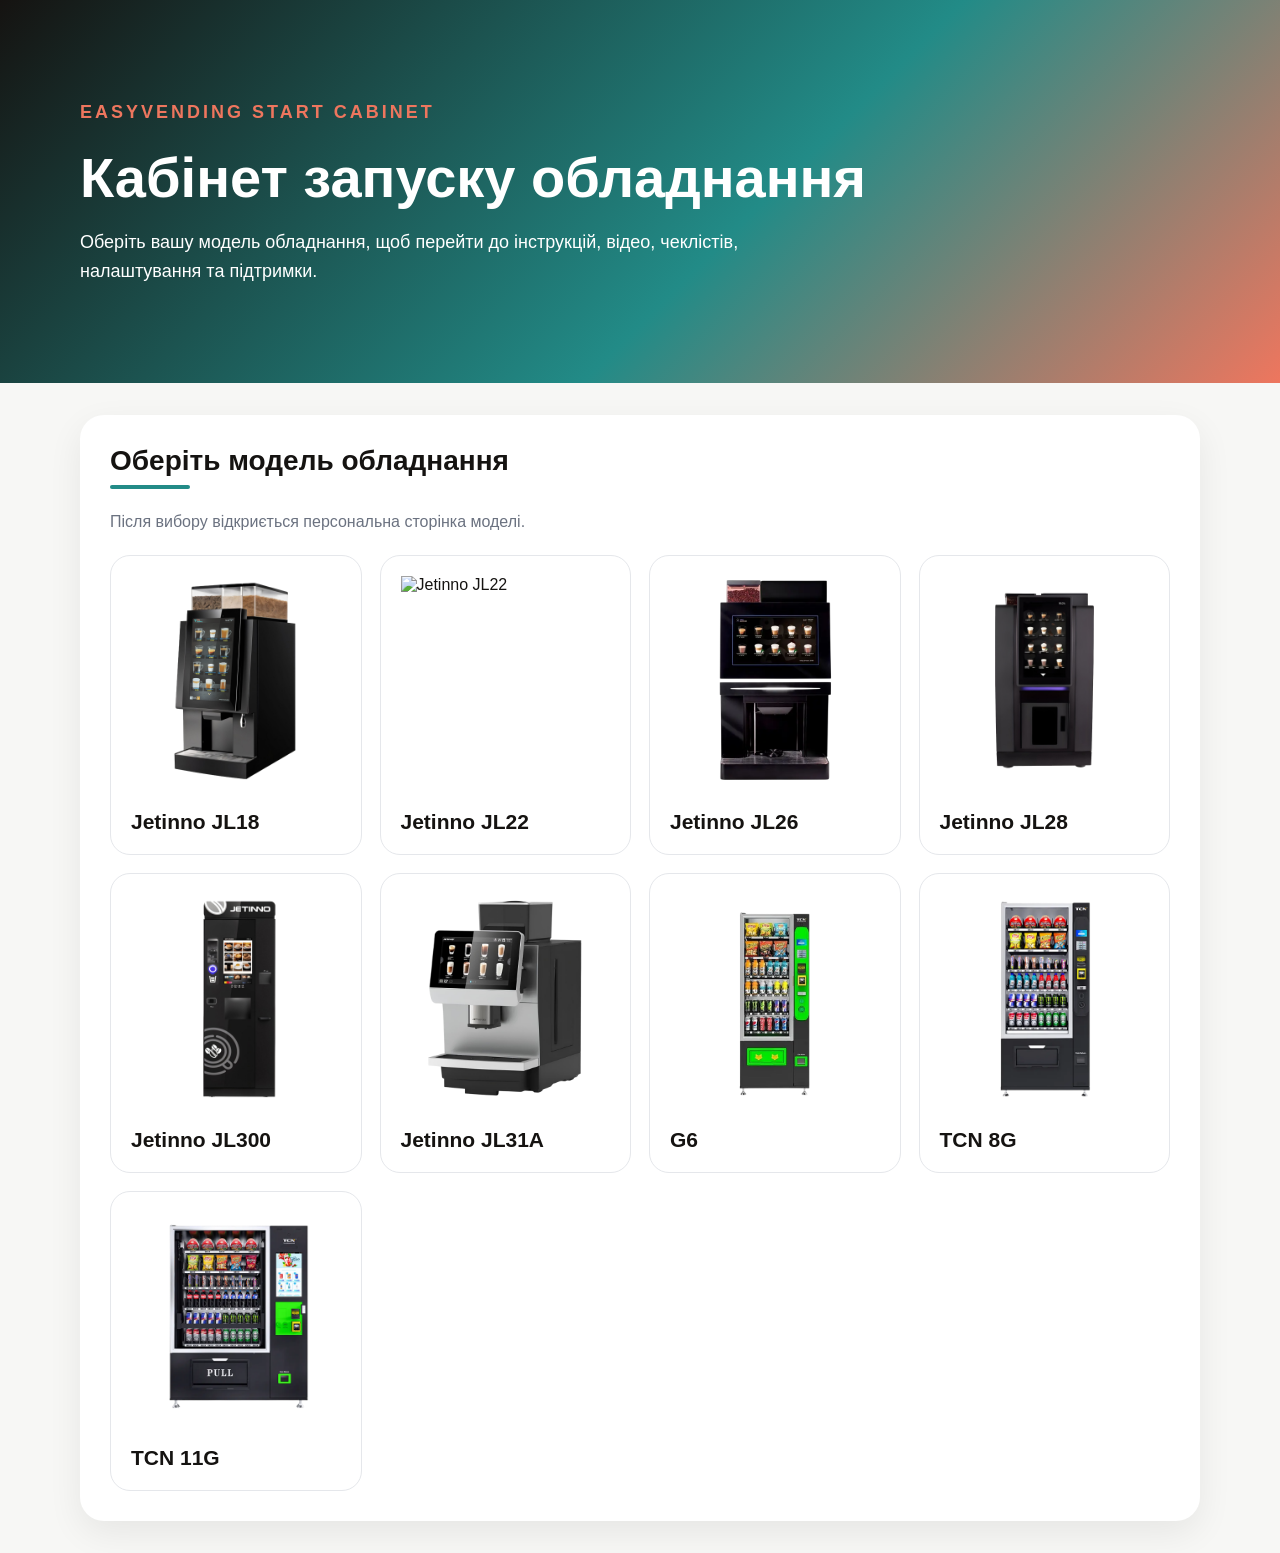
==== commit 5b979d08: "Update index.html" ====
--- a/index.html
+++ b/index.html
@@ -45,37 +45,31 @@
       <a class="model-card" href="models/jl28.html">
         <img src="assets/images/jl28.png" alt="Jetinno JL28">
         <h3>Jetinno JL28</h3>
-        <p>Інструкції з запуску, налаштування та сервісу.</p>
       </a>
 
       <a class="model-card" href="models/jl300.html">
         <img src="assets/images/jl300.png" alt="Jetinno JL300">
         <h3>Jetinno JL300</h3>
-        <p>Кавовий автомат для вендингової локації.</p>
       </a>
 
       <a class="model-card" href="models/jl31a.html">
         <img src="assets/images/jl31.png" alt="Jetinno JL31A">
         <h3>Jetinno JL31A</h3>
-        <p>Професійна кавомашина з окремими інструкціями.</p>
       </a>
 
       <a class="model-card" href="models/g6.html">
         <img src="assets/images/g6.png" alt="G6">
         <h3>G6</h3>
-        <p>Снековий апарат.</p>
       </a>
 
       <a class="model-card" href="models/g8.html">
         <img src="assets/images/g8.png" alt="TCN 8G">
         <h3>TCN 8G</h3>
-        <p>Снековий апарат з відеооглядом.</p>
       </a>
 
       <a class="model-card" href="models/g11.html">
         <img src="assets/images/g11.png" alt="TCN 11G">
         <h3>TCN 11G</h3>
-        <p>Коротка інструкція до снекового апарата.</p>
       </a>
 
     </div>
